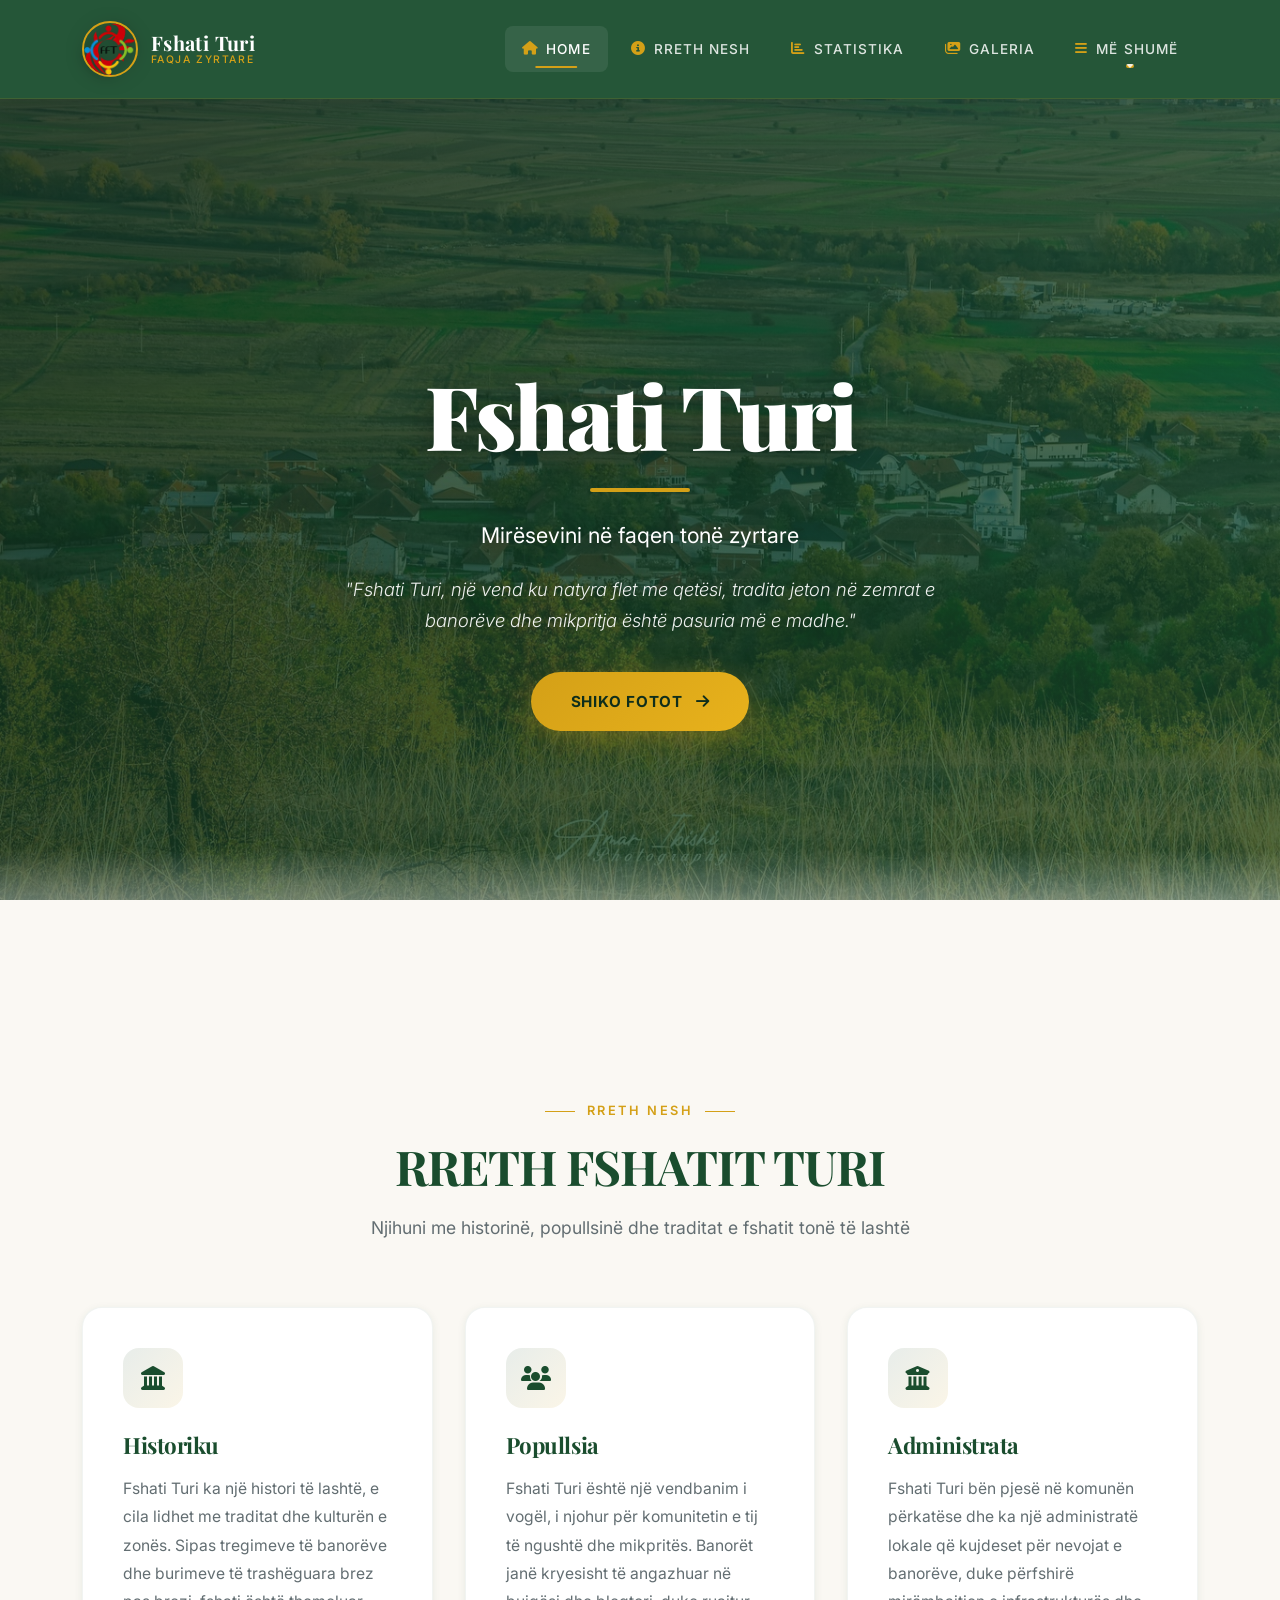
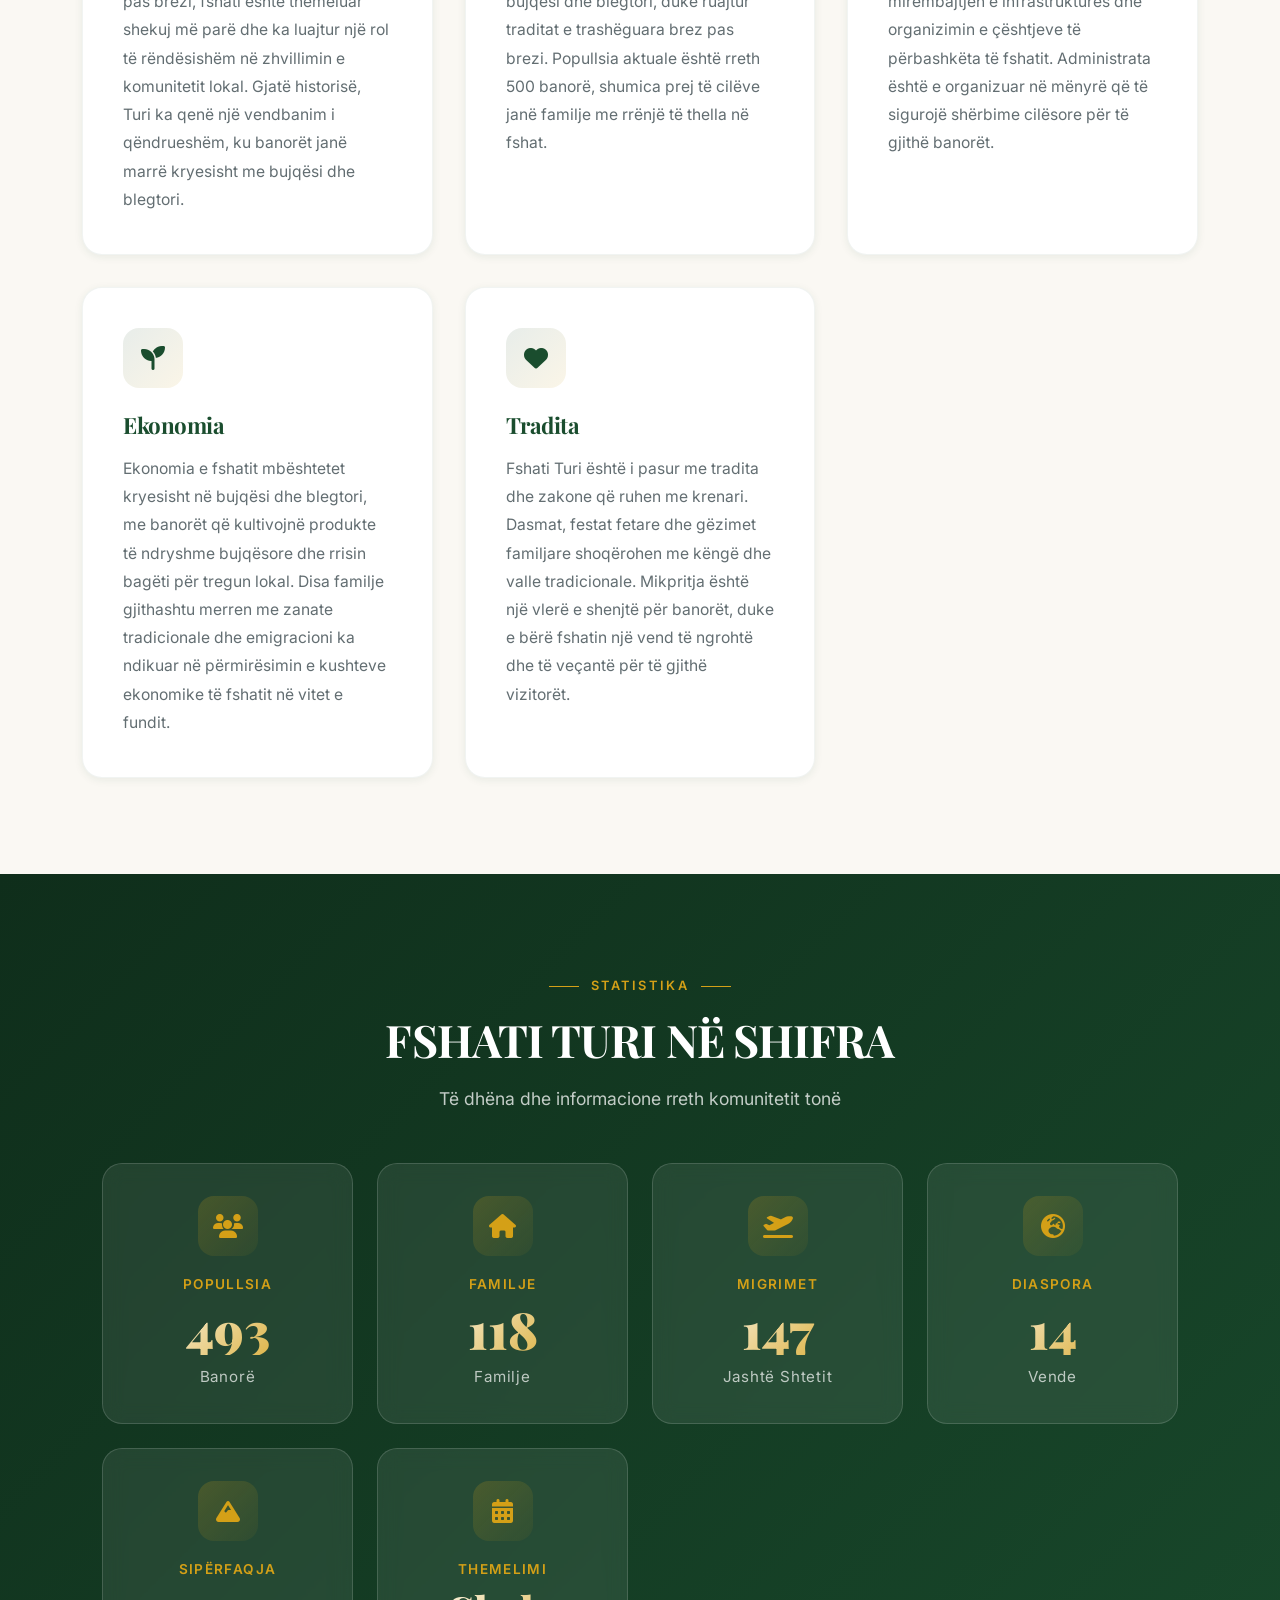
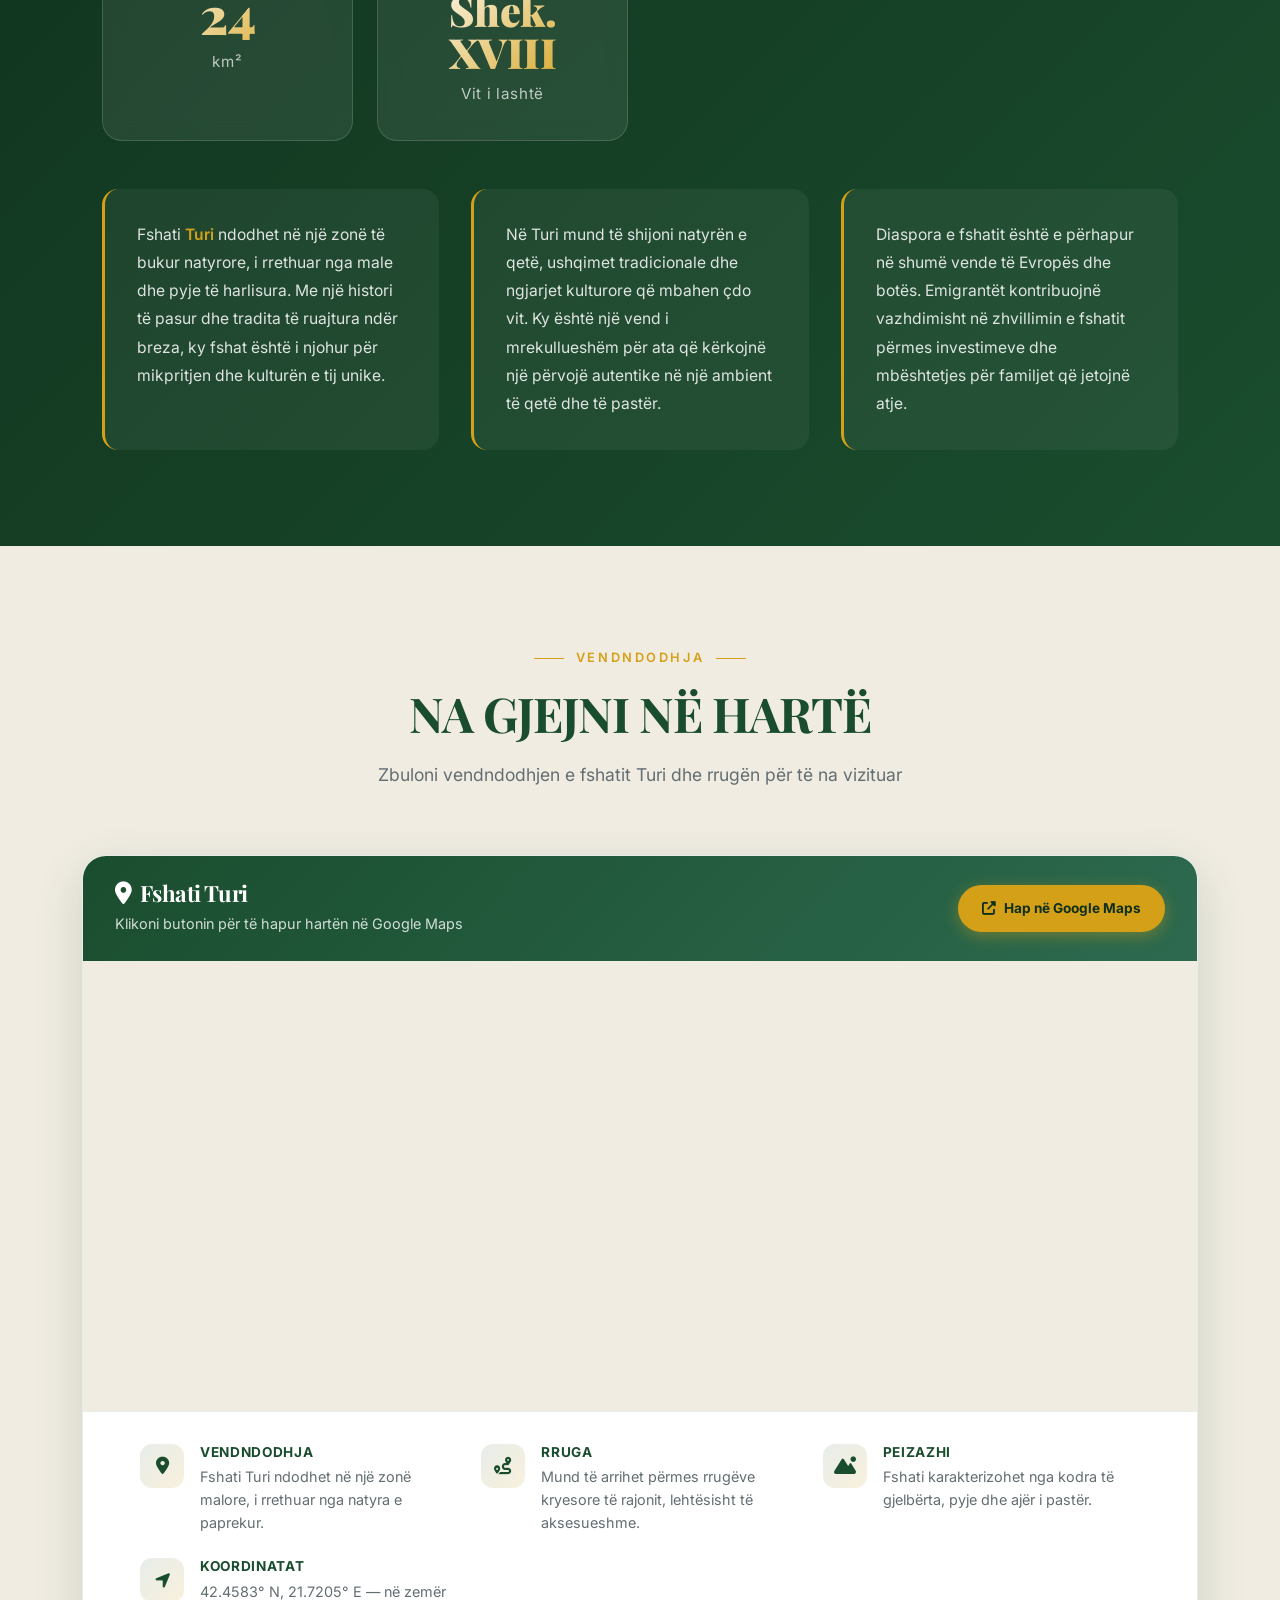
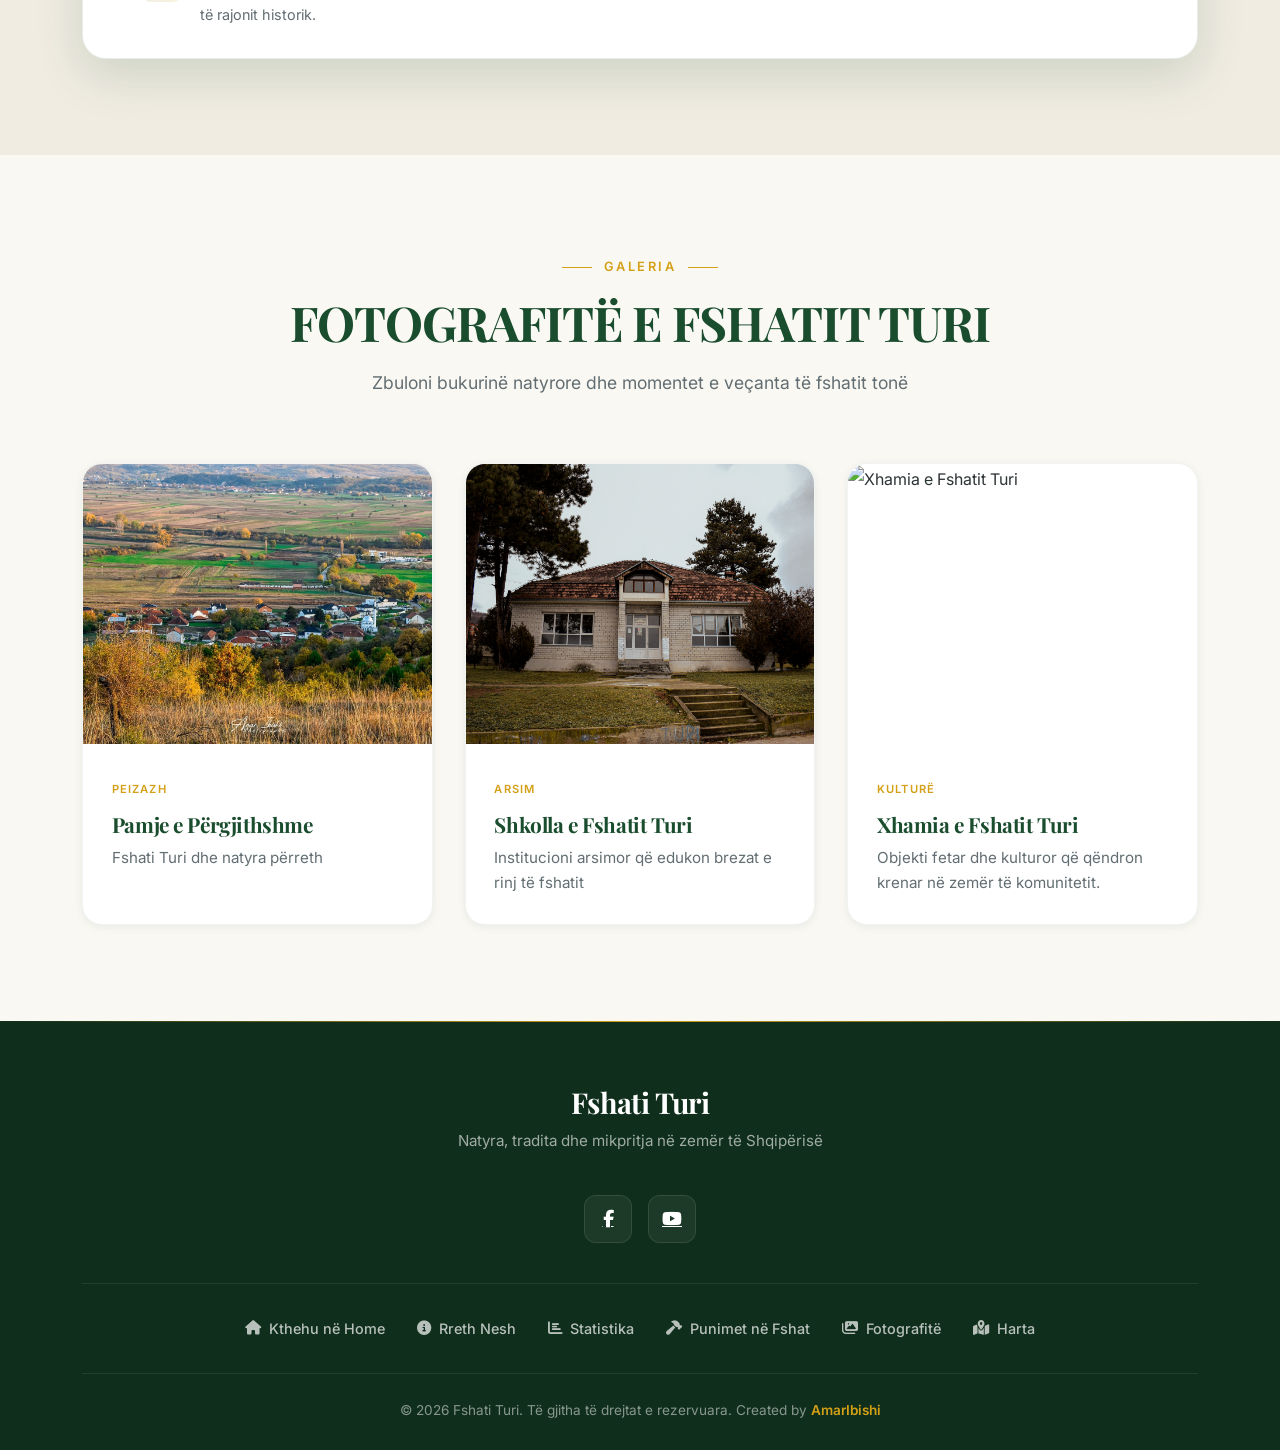
==== index.html @ 2e2e4b03 "Initial clean commit - FshatiTuri" ====
<!DOCTYPE html>
<html lang="sq">
<head>
    <meta charset="UTF-8">
    <meta name="viewport" content="width=device-width, initial-scale=1.0">
    <meta name="description" content="Faqja zyrtare e Fshatit Turi — histori, tradita, statistika, galeria e fotografive dhe vendndodhja.">
    <title>Fshati Turi - Faqja Zyrtare</title>
    <link rel="shortcut icon" href="assets/img/logo/logo.jpeg" type="image/x-icon">
    <link href="https://cdn.jsdelivr.net/npm/bootstrap@5.3.3/dist/css/bootstrap.min.css" rel="stylesheet">
    <link rel="stylesheet" href="https://cdnjs.cloudflare.com/ajax/libs/font-awesome/6.4.0/css/all.min.css">
    <link href="https://fonts.googleapis.com/css2?family=Playfair+Display:wght@400;600;700;900&family=Inter:wght@300;400;500;600;700&display=swap" rel="stylesheet">
    <link rel="stylesheet" href="index.css">
</head>
<body>
    <!-- Navbar -->
    <nav class="navbar navbar-expand-lg navbar-dark sticky-top" id="mainNav">
        <div class="container">
            <a class="navbar-brand" href="index.html">
                <img src="assets/img/logo/images-removebg-preview.png" alt="Logo e Fshatit Turi">
                <div class="brand-text">
                    <span class="brand-title">Fshati Turi</span>
                    <span class="brand-subtitle">Faqja Zyrtare</span>
                </div>
            </a>
            <button class="navbar-toggler" type="button" data-bs-toggle="collapse" data-bs-target="#navbarSupportedContent" aria-controls="navbarSupportedContent" aria-expanded="false" aria-label="Toggle navigation">
                <span class="navbar-toggler-icon"></span>
            </button>
            <div class="collapse navbar-collapse" id="navbarSupportedContent">
                <ul class="navbar-nav ms-auto mb-2 mb-lg-0">
                    <li class="nav-item">
                        <a class="nav-link active" href="index.html"><i class="fas fa-home"></i> Home</a>
                    </li>
                    <li class="nav-item">
                        <a class="nav-link" href="#about"><i class="fas fa-info-circle"></i> Rreth Nesh</a>
                    </li>
                    <li class="nav-item">
                        <a class="nav-link" href="#stats"><i class="fas fa-chart-bar"></i> Statistika</a>
                    </li>
                    <li class="nav-item">
                        <a class="nav-link" href="#gallery"><i class="fas fa-images"></i> Galeria</a>
                    </li>
                    <li class="nav-item dropdown">
                        <a class="nav-link dropdown-toggle" href="#" role="button" data-bs-toggle="dropdown" aria-expanded="false">
                            <i class="fas fa-bars"></i> Më Shumë
                        </a>
                        <ul class="dropdown-menu dropdown-menu-end">
                            <li>
                                <a class="dropdown-item" href="punimet.html"><i class="fas fa-hammer"></i> Punimet në Fshat</a>
                            </li>
                            <li>
                                <a class="dropdown-item" href="fotografit.html"><i class="fas fa-camera"></i> Fotografitë</a>
                            </li>
                        </ul>
                    </li>
                </ul>
            </div>
        </div>
    </nav>

    <!-- Hero Section -->
    <section id="home">
        <h1>Fshati Turi</h1>
        <p>Mirësevini në faqen tonë zyrtare</p>
        <p>"Fshati Turi, një vend ku natyra flet me qetësi, tradita jeton në zemrat e banorëve dhe mikpritja është pasuria më e madhe."</p>
        <a href="fotografit.html" class="btn-hero">Shiko Fotot <i class="fas fa-arrow-right ms-2"></i></a>
    </section>

    <!-- About Section -->
    <section class="about-section" id="about">
        <div class="container">
            <div class="section-header reveal">
                <span class="section-label">Rreth Nesh</span>
                <h2 class="section-title">RRETH FSHATIT TURI</h2>
                <p class="section-subtitle">Njihuni me historinë, popullsinë dhe traditat e fshatit tonë të lashtë</p>
            </div>

            <div class="about-grid">
                <div class="about-card reveal">
                    <div class="about-card-icon"><i class="fas fa-landmark"></i></div>
                    <h3>Historiku</h3>
                    <p>Fshati Turi ka një histori të lashtë, e cila lidhet me traditat dhe kulturën e zonës. Sipas tregimeve të banorëve dhe burimeve të trashëguara brez pas brezi, fshati është themeluar shekuj më parë dhe ka luajtur një rol të rëndësishëm në zhvillimin e komunitetit lokal. Gjatë historisë, Turi ka qenë një vendbanim i qëndrueshëm, ku banorët janë marrë kryesisht me bujqësi dhe blegtori.</p>
                </div>

                <div class="about-card reveal">
                    <div class="about-card-icon"><i class="fas fa-users"></i></div>
                    <h3>Popullsia</h3>
                    <p>Fshati Turi është një vendbanim i vogël, i njohur për komunitetin e tij të ngushtë dhe mikpritës. Banorët janë kryesisht të angazhuar në bujqësi dhe blegtori, duke ruajtur traditat e trashëguara brez pas brezi. Popullsia aktuale është rreth 500 banorë, shumica prej të cilëve janë familje me rrënjë të thella në fshat.</p>
                </div>

                <div class="about-card reveal">
                    <div class="about-card-icon"><i class="fas fa-building-columns"></i></div>
                    <h3>Administrata</h3>
                    <p>Fshati Turi bën pjesë në komunën përkatëse dhe ka një administratë lokale që kujdeset për nevojat e banorëve, duke përfshirë mirëmbajtjen e infrastrukturës dhe organizimin e çështjeve të përbashkëta të fshatit. Administrata është e organizuar në mënyrë që të sigurojë shërbime cilësore për të gjithë banorët.</p>
                </div>

                <div class="about-card reveal">
                    <div class="about-card-icon"><i class="fas fa-seedling"></i></div>
                    <h3>Ekonomia</h3>
                    <p>Ekonomia e fshatit mbështetet kryesisht në bujqësi dhe blegtori, me banorët që kultivojnë produkte të ndryshme bujqësore dhe rrisin bagëti për tregun lokal. Disa familje gjithashtu merren me zanate tradicionale dhe emigracioni ka ndikuar në përmirësimin e kushteve ekonomike të fshatit në vitet e fundit.</p>
                </div>

                <div class="about-card reveal">
                    <div class="about-card-icon"><i class="fas fa-heart"></i></div>
                    <h3>Tradita</h3>
                    <p>Fshati Turi është i pasur me tradita dhe zakone që ruhen me krenari. Dasmat, festat fetare dhe gëzimet familjare shoqërohen me këngë dhe valle tradicionale. Mikpritja është një vlerë e shenjtë për banorët, duke e bërë fshatin një vend të ngrohtë dhe të veçantë për të gjithë vizitorët.</p>
                </div>
            </div>
        </div>
    </section>

    <!-- Statistics Section -->
    <section class="stats-section" id="stats">
        <div class="container stats-container">
            <div class="reveal">
                <span class="section-label">Statistika</span>
                <h2>FSHATI TURI NË SHIFRA</h2>
                <p class="section-subtitle">Të dhëna dhe informacione rreth komunitetit tonë</p>
            </div>

            <!-- Stats Grid -->
            <div class="stats-grid">
                <div class="stat-card reveal">
                    <div class="stat-icon"><i class="fas fa-users"></i></div>
                    <div class="stat-label">Popullsia</div>
                    <div class="stat-number" data-target="500">0</div>
                    <div class="stat-suffix">Banorë</div>
                </div>

                <div class="stat-card reveal">
                    <div class="stat-icon"><i class="fas fa-home"></i></div>
                    <div class="stat-label">Familje</div>
                    <div class="stat-number" data-target="120">0</div>
                    <div class="stat-suffix">Familje</div>
                </div>

                <div class="stat-card reveal">
                    <div class="stat-icon"><i class="fas fa-plane-departure"></i></div>
                    <div class="stat-label">Migrimet</div>
                    <div class="stat-number" data-target="150">0</div>
                    <div class="stat-suffix">Jashtë Shtetit</div>
                </div>

                <div class="stat-card reveal">
                    <div class="stat-icon"><i class="fas fa-globe-europe"></i></div>
                    <div class="stat-label">Diaspora</div>
                    <div class="stat-number" data-target="15">0</div>
                    <div class="stat-suffix">Vende</div>
                </div>

                <div class="stat-card reveal">
                    <div class="stat-icon"><i class="fas fa-mountain"></i></div>
                    <div class="stat-label">Sipërfaqja</div>
                    <div class="stat-number" data-target="25">0</div>
                    <div class="stat-suffix">km²</div>
                </div>

                <!-- Themelimi: trajtohet si tekst, jo numërator -->
                <div class="stat-card reveal">
                    <div class="stat-icon"><i class="fas fa-calendar-alt"></i></div>
                    <div class="stat-label">Themelimi</div>
                    <div class="stat-number stat-number-text">Shek. XVIII</div>
                    <div class="stat-suffix">Vit i lashtë</div>
                </div>
            </div>

            <div class="stats-info-grid">
                <div class="stats-info reveal">
                    <p>Fshati <strong>Turi</strong> ndodhet në një zonë të bukur natyrore, i rrethuar nga male dhe pyje të harlisura. Me një histori të pasur dhe tradita të ruajtura ndër breza, ky fshat është i njohur për mikpritjen dhe kulturën e tij unike.</p>
                </div>
                <div class="stats-info reveal">
                    <p>Në Turi mund të shijoni natyrën e qetë, ushqimet tradicionale dhe ngjarjet kulturore që mbahen çdo vit. Ky është një vend i mrekullueshëm për ata që kërkojnë një përvojë autentike në një ambient të qetë dhe të pastër.</p>
                </div>
                <div class="stats-info reveal">
                    <p>Diaspora e fshatit është e përhapur në shumë vende të Evropës dhe botës. Emigrantët kontribuojnë vazhdimisht në zhvillimin e fshatit përmes investimeve dhe mbështetjes për familjet që jetojnë atje.</p>
                </div>
            </div>
        </div>
    </section>

    <!-- Map Section -->
    <section class="map-section" id="map">
        <div class="container">
            <div class="section-header reveal">
                <span class="section-label">Vendndodhja</span>
                <h2 class="section-title">NA GJEJNI NË HARTË</h2>
                <p class="section-subtitle">Zbuloni vendndodhjen e fshatit Turi dhe rrugën për të na vizituar</p>
            </div>

            <div class="map-wrapper reveal">
                <div class="map-header">
                    <div class="map-header-info">
                        <h3><i class="fas fa-map-marker-alt"></i> Fshati Turi</h3>
                        <p>Klikoni butonin për të hapur hartën në Google Maps</p>
                    </div>
                    <a href="https://maps.app.goo.gl/LWkzjWryoFSG8Y6v8" target="_blank" rel="noopener noreferrer" class="btn-map">
                        <i class="fas fa-external-link-alt"></i> Hap në Google Maps
                    </a>
                </div>
                <div class="map-frame">
                    <iframe
                        src="https://www.google.com/maps/embed?pb=!1m10!1m8!1m3!1d844.1658875978653!2d21.720496!3d42.458347!3m2!1i1024!2i768!4f13.1!5e1!3m2!1sen!2srs!4v1794964762925!5m2!1sen!2srs"
                        title="Harta e Fshatit Turi"
                        loading="lazy"
                        allowfullscreen
                        referrerpolicy="strict-origin-when-cross-origin"></iframe>
                </div>

                <!-- Përshkrimi i Hartës -->
                <div class="map-description">
                    <div class="map-description-grid">
                        <div class="map-desc-item">
                            <div class="map-desc-icon"><i class="fas fa-location-dot"></i></div>
                            <div class="map-desc-text">
                                <h5>Vendndodhja</h5>
                                <p>Fshati Turi ndodhet në një zonë malore, i rrethuar nga natyra e paprekur.</p>
                            </div>
                        </div>

                        <div class="map-desc-item">
                            <div class="map-desc-icon"><i class="fas fa-route"></i></div>
                            <div class="map-desc-text">
                                <h5>Rruga</h5>
                                <p>Mund të arrihet përmes rrugëve kryesore të rajonit, lehtësisht të aksesueshme.</p>
                            </div>
                        </div>

                        <div class="map-desc-item">
                            <div class="map-desc-icon"><i class="fas fa-mountain-sun"></i></div>
                            <div class="map-desc-text">
                                <h5>Peizazhi</h5>
                                <p>Fshati karakterizohet nga kodra të gjelbërta, pyje dhe ajër i pastër.</p>
                            </div>
                        </div>

                        <div class="map-desc-item">
                            <div class="map-desc-icon"><i class="fas fa-location-arrow"></i></div>
                            <div class="map-desc-text">
                                <h5>Koordinatat</h5>
                                <p>42.4583° N, 21.7205° E — në zemër të rajonit historik.</p>
                            </div>
                        </div>
                    </div>
                </div>
            </div>
        </div>
    </section>

    <!-- Gallery Section -->
    <section class="gallery-section" id="gallery">
        <div class="container">
            <div class="section-header reveal">
                <span class="section-label">Galeria</span>
                <h2 class="section-title">FOTOGRAFITË E FSHATIT TURI</h2>
                <p class="section-subtitle">Zbuloni bukurinë natyrore dhe momentet e veçanta të fshatit tonë</p>
            </div>

            <div class="gallery-grid">
                <div class="gallery-card reveal" role="button" tabindex="0"
                     data-bs-toggle="modal" data-bs-target="#photoModal"
                     data-title="Pamje e Përgjithshme e Fshatit Turi"
                     data-description="Një pamje panoramike e fshatit Turi, ku shtëpitë dhe natyra përreth ndërthuren në harmoni. Ky këndvështrim kap thelbin e jetës fshatare dhe bukurinë e peizazhit.">
                    <div class="gallery-card-image">
                        <img src="assets/img/fotot card/turija.jpg" alt="Pamje e Përgjithshme e Fshatit Turi">
                        <div class="gallery-card-overlay"><i class="fas fa-expand"></i></div>
                    </div>
                    <div class="gallery-card-body">
                        <span class="gallery-card-tag">Peizazh</span>
                        <h4>Pamje e Përgjithshme</h4>
                        <p>Fshati Turi dhe natyra përreth</p>
                    </div>
                </div>

                <div class="gallery-card reveal" role="button" tabindex="0"
                     data-bs-toggle="modal" data-bs-target="#photoModal"
                     data-title="Shkolla e Fshatit Turi"
                     data-description="Shkolla e fshatit Turi, një institucion i rëndësishëm arsimor që ka edukuar breza të tërë banorësh. Një simbol i dijes dhe zhvillimit të komunitetit.">
                    <div class="gallery-card-image">
                        <img src="assets/img/fotot card/DSC_0073.jpg" alt="Shkolla e Fshatit Turi">
                        <div class="gallery-card-overlay"><i class="fas fa-expand"></i></div>
                    </div>
                    <div class="gallery-card-body">
                        <span class="gallery-card-tag">Arsim</span>
                        <h4>Shkolla e Fshatit Turi</h4>
                        <p>Institucioni arsimor që edukon brezat e rinj të fshatit</p>
                    </div>
                </div>

                <div class="gallery-card reveal" role="button" tabindex="0"
                     data-bs-toggle="modal" data-bs-target="#photoModal"
                     data-title="Xhamia e Fshatit Turi"
                     data-description="Xhamia e fshatit Turi, një objekt fetar dhe kulturor që qëndron krenar në zemër të komunitetit. Një vend i rëndësishëm për banorët dhe simbol i traditës fetare të fshatit.">
                    <div class="gallery-card-image">
                        <img src="assets/img/fotot card/DSC_0070.jpg" alt="Xhamia e Fshatit Turi">
                        <div class="gallery-card-overlay"><i class="fas fa-expand"></i></div>
                    </div>
                    <div class="gallery-card-body">
                        <span class="gallery-card-tag">Kulturë</span>
                        <h4>Xhamia e Fshatit Turi</h4>
                        <p>Objekti fetar dhe kulturor që qëndron krenar në zemër të komunitetit.</p>
                    </div>
                </div>
            </div>
        </div>
    </section>

    <!-- Photo Modal -->
    <div class="modal fade" id="photoModal" tabindex="-1" aria-labelledby="photoModalLabel" aria-hidden="true">
        <div class="modal-dialog modal-dialog-centered modal-lg">
            <div class="modal-content">
                <div class="modal-header">
                    <h5 class="modal-title" id="photoModalLabel"></h5>
                    <button type="button" class="btn-close" data-bs-dismiss="modal" aria-label="Mbyll"></button>
                </div>
                <div class="modal-body text-center">
                    <img id="modalImage" src="" class="img-fluid rounded" alt="">
                    <p id="modalDescription" class="mt-3"></p>
                </div>
            </div>
        </div>
    </div>

    <!-- Footer -->
    <footer class="footer">
        <div class="container">
            <div class="footer-brand">
                <h3>Fshati Turi</h3>
                <p>Natyra, tradita dhe mikpritja në zemër të Shqipërisë</p>
            </div>

            <div class="social-links">
                <a href="https://www.facebook.com/fondacionituri" target="_blank" rel="noopener noreferrer" aria-label="Facebook"><i class="fab fa-facebook-f"></i></a>
                <a href="https://youtu.be/gt-Pqfk96WQ?si=R-N_cxXkvDdUCLoo" target="_blank" rel="noopener noreferrer" aria-label="YouTube"><i class="fab fa-youtube"></i></a>
            </div>

            <div class="footer-extra">
                <a href="index.html"><i class="fas fa-home"></i> Kthehu në Home</a>
                <a href="#about"><i class="fas fa-info-circle"></i> Rreth Nesh</a>
                <a href="#stats"><i class="fas fa-chart-bar"></i> Statistika</a>
                <a href="punimet.html"><i class="fas fa-hammer"></i> Punimet në Fshat</a>
                <a href="fotografit.html"><i class="fas fa-images"></i> Fotografitë</a>
                <a href="#map"><i class="fas fa-map-marked-alt"></i> Harta</a>
            </div>

            <div class="footer-copyright">
                <p>&copy; 2026 Fshati Turi. Të gjitha të drejtat e rezervuara.
                    Created by <a href="https://www.instagram.com/amaribishi__?utm_source=ig_web_button_share_sheet&evlk=ZDNlZDc0MzIxNw==" target="_blank" rel="noopener noreferrer">AmarIbishi</a>
                </p>
            </div>
        </div>
    </footer>

    <!-- Back to Top -->
    <button type="button" class="back-to-top" id="backToTop" aria-label="Kthehu lart">
        <i class="fas fa-arrow-up"></i>
    </button>

    <script src="https://cdn.jsdelivr.net/npm/bootstrap@5.3.3/dist/js/bootstrap.bundle.min.js"></script>
    <script>
        document.addEventListener("DOMContentLoaded", function () {

            /* ===== NAVBAR SCROLL ===== */
            const navbar = document.getElementById("mainNav");
            if (navbar) {
                const handleScroll = () => navbar.classList.toggle("scrolled", window.scrollY > 50);
                window.addEventListener("scroll", handleScroll, { passive: true });
                handleScroll();
            }

            /* ===== PHOTO MODAL ===== */
            const photoModalEl = document.getElementById("photoModal");
            if (photoModalEl && typeof bootstrap !== "undefined") {
                photoModalEl.addEventListener("show.bs.modal", function (event) {
                    const trigger = event.relatedTarget;
                    if (!trigger) return;
                    const title = trigger.getAttribute("data-title") || "";
                    const description = trigger.getAttribute("data-description") || "";
                    const imgEl = trigger.querySelector("img");
                    const imgSrc = imgEl ? imgEl.src : "";

                    const modalTitle = photoModalEl.querySelector(".modal-title");
                    const modalDescription = photoModalEl.querySelector("#modalDescription");
                    const modalImage = photoModalEl.querySelector("#modalImage");

                    if (modalTitle) modalTitle.textContent = title;
                    if (modalDescription) modalDescription.textContent = description;
                    if (modalImage) { modalImage.src = imgSrc; modalImage.alt = title; }
                });
            }

            /* ===== ANIMATED COUNTERS ===== */
            const animateCounter = (element, target, duration = 2000) => {
                const startTime = performance.now();
                const step = (now) => {
                    const elapsed = now - startTime;
                    const progress = Math.min(elapsed / duration, 1);
                    const eased = 1 - Math.pow(1 - progress, 3);
                    element.textContent = Math.floor(eased * target);
                    if (progress < 1) requestAnimationFrame(step);
                    else element.textContent = target;
                };
                requestAnimationFrame(step);
            };

            const statNumbers = document.querySelectorAll(".stat-number[data-target]");
            if (statNumbers.length) {
                if ("IntersectionObserver" in window) {
                    const statsObserver = new IntersectionObserver((entries) => {
                        entries.forEach((entry) => {
                            if (entry.isIntersecting) {
                                const el = entry.target;
                                const target = parseInt(el.getAttribute("data-target"), 10);
                                if (!isNaN(target)) animateCounter(el, target);
                                statsObserver.unobserve(el);
                            }
                        });
                    }, { threshold: 0.5 });
                    statNumbers.forEach((el) => statsObserver.observe(el));
                } else {
                    statNumbers.forEach((el) => {
                        const target = parseInt(el.getAttribute("data-target"), 10);
                        if (!isNaN(target)) el.textContent = target;
                    });
                }
            }

            /* ===== REVEAL ANIMATIONS ===== */
            const revealEls = document.querySelectorAll(".reveal");
            if (revealEls.length) {
                if ("IntersectionObserver" in window) {
                    const revealObserver = new IntersectionObserver((entries) => {
                        entries.forEach((entry) => {
                            if (entry.isIntersecting) {
                                entry.target.classList.add("active");
                                revealObserver.unobserve(entry.target);
                            }
                        });
                    }, { threshold: 0.15 });
                    revealEls.forEach((el) => revealObserver.observe(el));
                } else {
                    revealEls.forEach((el) => el.classList.add("active"));
                }
            }

            /* ===== BACK TO TOP ===== */
            const backToTop = document.getElementById("backToTop");
            if (backToTop) {
                window.addEventListener("scroll", () => {
                    backToTop.classList.toggle("visible", window.scrollY > 500);
                }, { passive: true });
                backToTop.addEventListener("click", () => {
                    window.scrollTo({ top: 0, behavior: "smooth" });
                });
            }

            /* ===== SMOOTH SCROLL ===== */
            document.querySelectorAll('a[href^="#"]').forEach((anchor) => {
                anchor.addEventListener("click", function (e) {
                    const href = this.getAttribute("href");
                    if (href && href.length > 1) {
                        const target = document.querySelector(href);
                        if (target) {
                            e.preventDefault();
                            target.scrollIntoView({ behavior: "smooth", block: "start" });
                        }
                    }
                });
            });

            /* ===== AUTO-CLOSE MOBILE MENU ===== */
            const navLinks = document.querySelectorAll(".navbar-nav .nav-link:not(.dropdown-toggle)");
            const navbarCollapse = document.getElementById("navbarSupportedContent");
            if (navbarCollapse && typeof bootstrap !== "undefined") {
                navLinks.forEach((link) => {
                    link.addEventListener("click", () => {
                        if (window.innerWidth < 992 && navbarCollapse.classList.contains("show")) {
                            const bsCollapse = bootstrap.Collapse.getInstance(navbarCollapse);
                            if (bsCollapse) bsCollapse.hide();
                        }
                    });
                });
            }

            /* ===== TASTI ENTER/SPACE PËR KARTAT E GALERISË ===== */
            document.querySelectorAll('.gallery-card[role="button"]').forEach((card) => {
                card.addEventListener("keydown", (e) => {
                    if (e.key === "Enter" || e.key === " ") {
                        e.preventDefault();
                        card.click();
                    }
                });
            });
        });
    </script>
</body>
</html>
---- index.css ----
:root {
    --primary: #1a4d2e;
    --primary-light: #2d6a4f;
    --primary-dark: #0f2e1b;
    --accent: #d4a017;
    --accent-light: #e8b21c;
    --cream: #faf8f3;
    --cream-dark: #f0ece2;
    --text: #2d3436;
    --text-light: #636e72;
    --white: #ffffff;
    --shadow-sm: 0 2px 8px rgba(26, 77, 46, 0.08);
    --shadow-md: 0 8px 24px rgba(26, 77, 46, 0.12);
    --shadow-lg: 0 16px 48px rgba(26, 77, 46, 0.16);
    --transition: all 0.4s cubic-bezier(0.25, 0.46, 0.45, 0.94);
}

* { margin: 0; padding: 0; box-sizing: border-box; }

body {
    font-family: 'Inter', -apple-system, BlinkMacSystemFont, sans-serif;
    color: var(--text);
    line-height: 1.8;
    background-color: var(--cream);
    overflow-x: hidden;
}

h1, h2, h3, h4, h5 {
    font-family: 'Playfair Display', Georgia, serif;
    font-weight: 700;
    letter-spacing: -0.02em;
}

/* ===== NAVBAR ===== */
.navbar {
    background: rgba(26, 77, 46, 0.95) !important;
    backdrop-filter: blur(20px);
    -webkit-backdrop-filter: blur(20px);
    box-shadow: 0 4px 30px rgba(0, 0, 0, 0.12);
    padding: 1rem 0;
    transition: var(--transition);
    border-bottom: 1px solid rgba(212, 160, 23, 0.15);
}

.navbar.scrolled {
    padding: 0.6rem 0;
    background: rgba(15, 46, 27, 0.98) !important;
    box-shadow: 0 4px 20px rgba(0, 0, 0, 0.2);
}

.navbar-brand {
    display: flex;
    align-items: center;
    gap: 0.8rem;
    text-decoration: none;
}

.navbar-brand img {
    height: 56px;
    width: 56px;
    object-fit: cover;
    border-radius: 50%;
    border: 2px solid var(--accent);
    transition: var(--transition);
    filter: drop-shadow(0 2px 8px rgba(0,0,0,0.3));
}

.navbar-brand:hover img {
    transform: scale(1.08) rotate(5deg);
    box-shadow: 0 0 20px rgba(212, 160, 23, 0.5);
}

.brand-text {
    display: flex;
    flex-direction: column;
    line-height: 1.1;
}

.brand-text .brand-title {
    font-family: 'Playfair Display', serif;
    font-size: 1.25rem;
    font-weight: 700;
    color: var(--white);
    letter-spacing: 0.02em;
}

.brand-text .brand-subtitle {
    font-family: 'Inter', sans-serif;
    font-size: 0.65rem;
    font-weight: 500;
    color: var(--accent);
    letter-spacing: 0.15em;
    text-transform: uppercase;
}

.navbar-nav { align-items: center; }

.nav-link {
    color: rgba(255, 255, 255, 0.85) !important;
    font-family: 'Inter', sans-serif;
    font-weight: 500;
    font-size: 0.85rem;
    letter-spacing: 0.08em;
    text-transform: uppercase;
    padding: 0.65rem 1.1rem !important;
    margin: 0 0.15rem;
    border-radius: 8px;
    position: relative;
    transition: var(--transition);
    display: inline-flex;
    align-items: center;
    gap: 0.5rem;
}

.nav-link i {
    font-size: 0.85rem;
    color: var(--accent);
    transition: var(--transition);
}

.nav-link::after {
    content: '';
    position: absolute;
    bottom: 4px;
    left: 50%;
    width: 0;
    height: 2px;
    background: var(--accent);
    transition: var(--transition);
    transform: translateX(-50%);
    border-radius: 2px;
}

.nav-link:hover::after,
.nav-link.active::after { width: 40%; }

.nav-link:hover,
.nav-link.active {
    color: var(--white) !important;
    background: rgba(255, 255, 255, 0.08);
}

.nav-link:hover i { transform: scale(1.2) rotate(-5deg); }

.dropdown-menu {
    border: none;
    border-radius: 12px;
    box-shadow: var(--shadow-lg);
    padding: 0.5rem;
    margin-top: 0.8rem;
    background: var(--white);
    border: 1px solid rgba(26, 77, 46, 0.08);
    min-width: 220px;
}

.dropdown-item {
    color: var(--text);
    padding: 0.75rem 1.2rem;
    border-radius: 8px;
    font-weight: 500;
    font-size: 0.9rem;
    transition: var(--transition);
    display: flex;
    align-items: center;
    gap: 0.6rem;
}

.dropdown-item i {
    color: var(--primary);
    font-size: 0.9rem;
    width: 20px;
}

.dropdown-item:hover {
    background: linear-gradient(135deg, var(--primary), var(--primary-light));
    color: var(--white) !important;
    transform: translateX(4px);
}

.dropdown-item:hover i { color: var(--accent); }

.navbar-toggler {
    border: 2px solid rgba(255,255,255,0.3);
    padding: 0.5rem 0.75rem;
    border-radius: 10px;
    transition: var(--transition);
}

.navbar-toggler:focus { box-shadow: 0 0 0 3px rgba(212, 160, 23, 0.4); }
.navbar-toggler:hover { border-color: var(--accent); }

.nav-cta {
    background: linear-gradient(135deg, var(--accent), var(--accent-light));
    color: var(--primary-dark) !important;
    font-weight: 700;
    padding: 0.65rem 1.4rem !important;
    border-radius: 50px !important;
    margin-left: 0.5rem;
    box-shadow: 0 4px 15px rgba(212, 160, 23, 0.3);
}

.nav-cta::after { display: none; }

.nav-cta:hover {
    background: var(--white) !important;
    color: var(--primary) !important;
    transform: translateY(-2px);
    box-shadow: 0 8px 25px rgba(212, 160, 23, 0.5);
}

.nav-cta i { color: var(--primary-dark) !important; }
.nav-cta:hover i { color: var(--primary) !important; }

/* ===== HERO ===== */
#home {
    position: relative;
    height: 100vh;
    min-height: 600px;
    display: flex;
    flex-direction: column;
    justify-content: center;
    align-items: center;
    text-align: center;
    color: var(--white);
    padding: 0 5%;
    overflow: hidden;
    background: linear-gradient(135deg, rgba(15, 46, 27, 0.85), rgba(26, 77, 46, 0.75)),
                url('assets/img/fotot card/turija.jpg');
    background-size: cover;
    background-position: center;
    background-attachment: fixed;
}

#home::before {
    content: '';
    position: absolute;
    bottom: 0;
    left: 0;
    right: 0;
    height: 150px;
    background: linear-gradient(to top, var(--cream), transparent);
    z-index: 1;
}

#home > * { position: relative; z-index: 2; }

#home h1 {
    font-size: clamp(2.8rem, 7vw, 5.5rem);
    font-weight: 900;
    margin-bottom: 1.5rem;
    text-shadow: 0 4px 30px rgba(0, 0, 0, 0.4);
    letter-spacing: -0.03em;
    line-height: 1.1;
    animation: fadeInUp 1s ease-out;
}

#home h1::after {
    content: '';
    display: block;
    width: 100px;
    height: 4px;
    background: var(--accent);
    margin: 1.5rem auto 0;
    border-radius: 2px;
}

#home p {
    font-size: clamp(1rem, 2vw, 1.35rem);
    max-width: 750px;
    margin-bottom: 1.2rem;
    text-shadow: 0 2px 10px rgba(0, 0, 0, 0.3);
    animation: fadeInUp 1s ease-out 0.2s both;
}

#home p:nth-of-type(2) {
    font-style: italic;
    font-weight: 300;
    font-size: clamp(0.95rem, 1.6vw, 1.15rem);
    color: rgba(255, 255, 255, 0.92);
    max-width: 650px;
    line-height: 1.7;
    animation: fadeInUp 1s ease-out 0.4s both;
}

.btn-hero {
    background: linear-gradient(135deg, var(--accent), var(--accent-light));
    color: var(--primary-dark);
    font-weight: 700;
    font-size: 0.95rem;
    letter-spacing: 0.05em;
    text-transform: uppercase;
    padding: 1rem 2.5rem;
    border-radius: 50px;
    border: none;
    transition: var(--transition);
    box-shadow: 0 8px 30px rgba(212, 160, 23, 0.4);
    margin-top: 1rem;
    animation: fadeInUp 1s ease-out 0.6s both;
    position: relative;
    overflow: hidden;
    text-decoration: none;
    display: inline-block;
}

.btn-hero::before {
    content: '';
    position: absolute;
    top: 0;
    left: -100%;
    width: 100%;
    height: 100%;
    background: linear-gradient(90deg, transparent, rgba(255,255,255,0.3), transparent);
    transition: left 0.6s;
}

.btn-hero:hover::before { left: 100%; }

.btn-hero:hover {
    transform: translateY(-4px);
    box-shadow: 0 14px 40px rgba(212, 160, 23, 0.55);
    color: var(--primary-dark);
}

@keyframes fadeInUp {
    from { opacity: 0; transform: translateY(30px); }
    to { opacity: 1; transform: translateY(0); }
}

/* ===== SECTION COMMON ===== */
section { position: relative; padding: 6rem 0; }

.section-label {
    display: inline-block;
    font-family: 'Inter', sans-serif;
    font-size: 0.8rem;
    font-weight: 600;
    letter-spacing: 0.2em;
    text-transform: uppercase;
    color: var(--accent);
    margin-bottom: 1rem;
}

.section-label::before,
.section-label::after {
    content: '';
    display: inline-block;
    width: 30px;
    height: 1px;
    background: var(--accent);
    vertical-align: middle;
    margin: 0 12px;
}

.section-title {
    font-size: clamp(2rem, 4vw, 3rem);
    color: var(--primary);
    font-weight: 700;
    margin-bottom: 1rem;
    line-height: 1.2;
}

.section-subtitle {
    font-size: 1.1rem;
    color: var(--text-light);
    max-width: 650px;
    margin: 0 auto;
    font-weight: 400;
}

.section-header {
    text-align: center;
    margin-bottom: 4rem;
}

/* ===== ABOUT ===== */
.about-section { background: var(--cream); }

.about-grid {
    display: grid;
    grid-template-columns: repeat(auto-fit, minmax(340px, 1fr));
    gap: 2rem;
    max-width: 1200px;
    margin: 0 auto;
}

.about-card {
    background: var(--white);
    border-radius: 20px;
    padding: 2.5rem;
    box-shadow: var(--shadow-sm);
    transition: var(--transition);
    border: 1px solid rgba(26, 77, 46, 0.06);
    position: relative;
    overflow: hidden;
}

.about-card::before {
    content: '';
    position: absolute;
    top: 0;
    left: 0;
    width: 4px;
    height: 0;
    background: linear-gradient(to bottom, var(--accent), var(--primary));
    transition: height 0.5s ease;
}

.about-card:hover::before { height: 100%; }

.about-card:hover {
    transform: translateY(-8px);
    box-shadow: var(--shadow-md);
}

.about-card-icon {
    width: 60px;
    height: 60px;
    border-radius: 16px;
    background: linear-gradient(135deg, rgba(26, 77, 46, 0.1), rgba(212, 160, 23, 0.1));
    display: flex;
    align-items: center;
    justify-content: center;
    margin-bottom: 1.5rem;
    font-size: 1.5rem;
    color: var(--primary);
    transition: var(--transition);
}

.about-card:hover .about-card-icon {
    background: linear-gradient(135deg, var(--primary), var(--primary-light));
    color: var(--white);
    transform: scale(1.05) rotate(-5deg);
}

.about-card h3 {
    font-size: 1.4rem;
    color: var(--primary);
    margin-bottom: 1rem;
    font-weight: 700;
}

.about-card p {
    color: var(--text-light);
    font-size: 0.98rem;
    line-height: 1.8;
    margin: 0;
}

/* ===== STATS ===== */
.stats-section {
    background: linear-gradient(135deg, var(--primary-dark), var(--primary));
    color: var(--white);
    position: relative;
    overflow: hidden;
}

.stats-section::before {
    content: '';
    position: absolute;
    top: -50%;
    right: -10%;
    width: 600px;
    height: 600px;
    border-radius: 50%;
    background: radial-gradient(circle, rgba(212, 160, 23, 0.15), transparent 70%);
    pointer-events: none;
}

.stats-container {
    max-width: 1100px;
    margin: 0 auto;
    text-align: center;
    position: relative;
    z-index: 2;
}

.stats-container .section-label { color: var(--accent); }

.stats-container .section-label::before,
.stats-container .section-label::after { background: var(--accent); }

.stats-container h2 {
    font-size: clamp(2rem, 4vw, 2.8rem);
    color: var(--white);
    margin-bottom: 1rem;
}

.stats-container .section-subtitle { color: rgba(255, 255, 255, 0.75); }

/* Stats Cards Grid */
.stats-grid {
    display: grid;
    grid-template-columns: repeat(auto-fit, minmax(220px, 1fr));
    gap: 1.5rem;
    margin: 3rem auto;
    max-width: 1100px;
}

.stat-card {
    background: rgba(255, 255, 255, 0.08);
    backdrop-filter: blur(10px);
    border: 1px solid rgba(255, 255, 255, 0.15);
    border-radius: 20px;
    padding: 2rem 1.5rem;
    text-align: center;
    transition: var(--transition);
    position: relative;
    overflow: hidden;
}

.stat-card::before {
    content: '';
    position: absolute;
    top: 0;
    left: 0;
    right: 0;
    height: 3px;
    background: linear-gradient(90deg, var(--accent), var(--accent-light));
    transform: scaleX(0);
    transform-origin: left;
    transition: transform 0.5s ease;
}

.stat-card:hover::before { transform: scaleX(1); }

.stat-card:hover {
    background: rgba(255, 255, 255, 0.12);
    transform: translateY(-8px);
    box-shadow: 0 20px 50px rgba(0, 0, 0, 0.3);
}

.stat-icon {
    width: 60px;
    height: 60px;
    border-radius: 16px;
    background: linear-gradient(135deg, rgba(212, 160, 23, 0.2), rgba(212, 160, 23, 0.05));
    display: flex;
    align-items: center;
    justify-content: center;
    margin: 0 auto 1rem;
    font-size: 1.5rem;
    color: var(--accent);
    transition: var(--transition);
}

.stat-card:hover .stat-icon {
    background: linear-gradient(135deg, var(--accent), var(--accent-light));
    color: var(--primary-dark);
    transform: scale(1.1) rotate(-5deg);
}

.stat-number {
    font-family: 'Playfair Display', serif;
    font-size: clamp(2.2rem, 5vw, 3.2rem);
    font-weight: 900;
    line-height: 1;
    margin: 0.5rem 0;
    background: linear-gradient(135deg, var(--white), var(--accent));
    -webkit-background-clip: text;
    -webkit-text-fill-color: transparent;
    background-clip: text;
}

.stat-label {
    font-size: 0.85rem;
    letter-spacing: 0.1em;
    text-transform: uppercase;
    color: var(--accent);
    font-weight: 600;
    margin-bottom: 0.5rem;
}

.stat-suffix {
    font-size: 0.95rem;
    color: rgba(255, 255, 255, 0.7);
    letter-spacing: 0.05em;
}

.stats-info-grid {
    display: grid;
    grid-template-columns: repeat(auto-fit, minmax(280px, 1fr));
    gap: 2rem;
    margin-top: 3rem;
    text-align: left;
}

.stats-info {
    background: rgba(255, 255, 255, 0.05);
    border-radius: 16px;
    padding: 2rem;
    border-left: 3px solid var(--accent);
    transition: var(--transition);
}

.stats-info:hover {
    background: rgba(255, 255, 255, 0.1);
    transform: translateX(5px);
}

.stats-info p {
    color: rgba(255, 255, 255, 0.85);
    font-size: 0.98rem;
    line-height: 1.8;
    margin: 0;
}

.stats-info strong { color: var(--accent); font-weight: 600; }

/* ===== MAP ===== */
.map-section { background: var(--cream-dark); }

.map-wrapper {
    max-width: 1200px;
    margin: 0 auto;
    border-radius: 24px;
    overflow: hidden;
    box-shadow: var(--shadow-lg);
    border: 1px solid rgba(26, 77, 46, 0.1);
    position: relative;
    background: var(--white);
}

.map-header {
    display: flex;
    justify-content: space-between;
    align-items: center;
    padding: 1.5rem 2rem;
    background: linear-gradient(135deg, var(--primary), var(--primary-light));
    color: var(--white);
    flex-wrap: wrap;
    gap: 1rem;
}

.map-header-info h3 {
    font-size: 1.4rem;
    color: var(--white);
    margin-bottom: 0.3rem;
    display: flex;
    align-items: center;
    gap: 0.5rem;
}

.map-header-info p {
    font-size: 0.9rem;
    color: rgba(255, 255, 255, 0.8);
    margin: 0;
}

.btn-map {
    background: var(--accent);
    color: var(--primary-dark);
    font-weight: 700;
    font-size: 0.85rem;
    padding: 0.7rem 1.5rem;
    border-radius: 50px;
    text-decoration: none;
    display: inline-flex;
    align-items: center;
    gap: 0.5rem;
    transition: var(--transition);
    box-shadow: 0 4px 15px rgba(212, 160, 23, 0.4);
}

.btn-map:hover {
    background: var(--white);
    color: var(--primary);
    transform: translateY(-2px);
    box-shadow: 0 8px 25px rgba(212, 160, 23, 0.5);
}

.map-frame {
    position: relative;
    width: 100%;
    height: 450px;
    background: var(--cream-dark);
}

.map-frame iframe {
    width: 100%;
    height: 100%;
    border: 0;
    display: block;
}

/* Map Description */
.map-description {
    padding: 2rem;
    background: var(--white);
    border-top: 1px solid rgba(26, 77, 46, 0.1);
}

.map-description-grid {
    display: grid;
    grid-template-columns: repeat(auto-fit, minmax(250px, 1fr));
    gap: 1.5rem;
    max-width: 1000px;
    margin: 0 auto;
}

.map-desc-item {
    display: flex;
    align-items: flex-start;
    gap: 1rem;
}

.map-desc-icon {
    width: 44px;
    height: 44px;
    min-width: 44px;
    border-radius: 12px;
    background: linear-gradient(135deg, rgba(26, 77, 46, 0.1), rgba(212, 160, 23, 0.15));
    display: flex;
    align-items: center;
    justify-content: center;
    color: var(--primary);
    font-size: 1.1rem;
}

.map-desc-text h5 {
    font-family: 'Inter', sans-serif;
    font-size: 0.85rem;
    font-weight: 700;
    color: var(--primary);
    text-transform: uppercase;
    letter-spacing: 0.05em;
    margin-bottom: 0.3rem;
}

.map-desc-text p {
    font-size: 0.9rem;
    color: var(--text-light);
    margin: 0;
    line-height: 1.6;
}

/* ===== GALLERY ===== */
.gallery-section { background: var(--cream); }

.gallery-grid {
    display: grid;
    grid-template-columns: repeat(auto-fit, minmax(320px, 1fr));
    gap: 2rem;
    max-width: 1200px;
    margin: 0 auto;
}

.gallery-card {
    background: var(--white);
    border-radius: 20px;
    overflow: hidden;
    box-shadow: var(--shadow-sm);
    transition: var(--transition);
    cursor: pointer;
    border: 1px solid rgba(26, 77, 46, 0.06);
    position: relative;
}

.gallery-card:hover {
    transform: translateY(-10px);
    box-shadow: var(--shadow-lg);
}

.gallery-card-image {
    position: relative;
    height: 280px;
    overflow: hidden;
}

.gallery-card-image img {
    width: 100%;
    height: 100%;
    object-fit: cover;
    transition: transform 0.7s cubic-bezier(0.25, 0.46, 0.45, 0.94);
}

.gallery-card:hover .gallery-card-image img { transform: scale(1.1); }

.gallery-card-overlay {
    position: absolute;
    inset: 0;
    background: linear-gradient(to top, rgba(15, 46, 27, 0.8), transparent 60%);
    opacity: 0;
    transition: var(--transition);
    display: flex;
    align-items: flex-end;
    padding: 1.5rem;
}

.gallery-card:hover .gallery-card-overlay { opacity: 1; }

.gallery-card-overlay i {
    color: var(--white);
    font-size: 1.5rem;
    transform: translateY(10px);
    transition: var(--transition);
}

.gallery-card:hover .gallery-card-overlay i { transform: translateY(0); }

.gallery-card-body { padding: 1.8rem; }

.gallery-card-tag {
    display: inline-block;
    font-size: 0.7rem;
    font-weight: 600;
    letter-spacing: 0.1em;
    text-transform: uppercase;
    color: var(--accent);
    margin-bottom: 0.8rem;
}

.gallery-card-body h4 {
    font-size: 1.3rem;
    color: var(--primary);
    margin-bottom: 0.6rem;
    font-weight: 700;
}

.gallery-card-body p {
    color: var(--text-light);
    font-size: 0.95rem;
    margin: 0;
    line-height: 1.6;
}

/* ===== MODAL ===== */
.modal-content {
    border: none;
    border-radius: 20px;
    overflow: hidden;
    box-shadow: var(--shadow-lg);
}

.modal-header {
    background: linear-gradient(135deg, var(--primary), var(--primary-light));
    color: var(--white);
    border-bottom: none;
    padding: 1.5rem 2rem;
}

.modal-title {
    font-family: 'Playfair Display', serif;
    font-weight: 700;
    font-size: 1.4rem;
}

.modal-body { padding: 2rem; }

.modal-body img {
    border-radius: 12px;
    box-shadow: var(--shadow-md);
    max-height: 70vh;
    object-fit: contain;
}

.modal-body p {
    color: var(--text-light);
    font-size: 1.05rem;
    line-height: 1.8;
    margin-top: 1.5rem;
}

.btn-close {
    filter: invert(1);
    opacity: 0.8;
    transition: var(--transition);
}

.btn-close:hover {
    opacity: 1;
    transform: rotate(90deg);
}

/* ===== FOOTER ===== */
.footer {
    background: var(--primary-dark);
    color: var(--white);
    padding: 4rem 0 1.5rem;
    position: relative;
    overflow: hidden;
}

.footer::before {
    content: '';
    position: absolute;
    top: 0;
    left: 0;
    right: 0;
    height: 1px;
    background: linear-gradient(90deg, transparent, var(--accent), transparent);
}

.footer-brand {
    text-align: center;
    margin-bottom: 2.5rem;
}

.footer-brand h3 {
    font-size: 1.8rem;
    color: var(--white);
    margin-bottom: 0.5rem;
}

.footer-brand p {
    color: rgba(255, 255, 255, 0.6);
    font-size: 0.95rem;
}

.social-links {
    display: flex;
    justify-content: center;
    gap: 1rem;
    margin-bottom: 2.5rem;
}

.social-links a {
    width: 48px;
    height: 48px;
    border-radius: 12px;
    background: rgba(255, 255, 255, 0.06);
    border: 1px solid rgba(255, 255, 255, 0.1);
    display: flex;
    align-items: center;
    justify-content: center;
    color: var(--white);
    font-size: 1.1rem;
    transition: var(--transition);
}

.social-links a:hover {
    background: var(--accent);
    color: var(--primary-dark);
    transform: translateY(-4px) scale(1.05);
    box-shadow: 0 8px 20px rgba(212, 160, 23, 0.4);
}

.footer-extra {
    display: flex;
    justify-content: center;
    flex-wrap: wrap;
    gap: 0.5rem 2rem;
    padding-top: 2rem;
    border-top: 1px solid rgba(255, 255, 255, 0.08);
}

.footer-extra a {
    color: rgba(255, 255, 255, 0.7);
    text-decoration: none;
    font-size: 0.9rem;
    font-weight: 500;
    transition: var(--transition);
    display: inline-flex;
    align-items: center;
    gap: 0.5rem;
}

.footer-extra a:hover { color: var(--accent); }

.footer-copyright {
    text-align: center;
    margin-top: 2rem;
    padding-top: 1.5rem;
    border-top: 1px solid rgba(255, 255, 255, 0.08);
    color: rgba(255, 255, 255, 0.5);
    font-size: 0.85rem;
}

.footer-copyright a {
    color: var(--accent);
    text-decoration: none;
    font-weight: 600;
    transition: var(--transition);
}

.footer-copyright a:hover {
    color: var(--accent-light);
    text-decoration: underline;
}

/* ===== BACK TO TOP ===== */
.back-to-top {
    position: fixed;
    bottom: 2rem;
    right: 2rem;
    width: 50px;
    height: 50px;
    border-radius: 50%;
    background: linear-gradient(135deg, var(--primary), var(--primary-light));
    color: var(--white);
    border: none;
    display: flex;
    align-items: center;
    justify-content: center;
    font-size: 1.1rem;
    cursor: pointer;
    opacity: 0;
    visibility: hidden;
    transform: translateY(20px);
    transition: var(--transition);
    box-shadow: var(--shadow-md);
    z-index: 1000;
}

.back-to-top.visible {
    opacity: 1;
    visibility: visible;
    transform: translateY(0);
}

.back-to-top:hover {
    background: var(--accent);
    color: var(--primary-dark);
    transform: translateY(-4px);
}

/* ===== REVEAL ===== */
.reveal {
    opacity: 0;
    transform: translateY(40px);
    transition: opacity 0.8s ease, transform 0.8s ease;
}

.reveal.active {
    opacity: 1;
    transform: translateY(0);
}

/* ===== RESPONSIVE ===== */
@media (max-width: 992px) {
    .about-grid { grid-template-columns: repeat(auto-fit, minmax(300px, 1fr)); }
    .gallery-grid { grid-template-columns: repeat(auto-fit, minmax(280px, 1fr)); }
    .brand-text .brand-title { font-size: 1.1rem; }
    .stats-grid { grid-template-columns: repeat(2, 1fr); }
}

@media (max-width: 991px) {
    .navbar-collapse {
        background: rgba(15, 46, 27, 0.98);
        margin-top: 1rem;
        padding: 1rem;
        border-radius: 12px;
        border: 1px solid rgba(212, 160, 23, 0.2);
    }

    .nav-link {
        padding: 0.8rem 1rem !important;
        width: 100%;
    }

    .nav-cta {
        margin: 0.5rem 0 0;
        width: 100%;
        justify-content: center;
        text-align: center;
    }
}

@media (max-width: 768px) {
    section { padding: 4rem 0; }
    .navbar-brand img { height: 46px; width: 46px; }
    #home { background-attachment: scroll; }
    .about-card { padding: 2rem; }
    .stats-info-grid { grid-template-columns: 1fr; }
    .gallery-card-image { height: 240px; }
    .map-frame { height: 350px; }
    .map-header { padding: 1.2rem 1.5rem; }
    .map-header-info h3 { font-size: 1.2rem; }
    .map-description { padding: 1.5rem; }
}

@media (max-width: 576px) {
    section { padding: 3rem 0; }
    .section-header { margin-bottom: 2.5rem; }
    .about-grid, .gallery-grid { grid-template-columns: 1fr; }
    .stats-grid { grid-template-columns: 1fr; }
    .footer-extra { flex-direction: column; align-items: center; gap: 1rem; }
    .back-to-top { bottom: 1.5rem; right: 1.5rem; width: 44px; height: 44px; }
    .brand-text .brand-subtitle { display: none; }
    .map-frame { height: 300px; }
    .map-description-grid { grid-template-columns: 1fr; }
}

/* ===== FIX: overflow & fallbacks ===== */
html { overflow-x: hidden; scroll-behavior: smooth; }
body { overflow-x: clip; }
img { max-width: 100%; height: auto; }

/* Fallback për .stat-number kur -webkit-text-fill-color nuk mbështetet */
.stat-number {
    color: var(--white);
    -webkit-text-fill-color: transparent;
}
@supports not ((-webkit-text-fill-color: transparent) or (background-clip: text)) {
    .stat-number {
        color: var(--white);
        -webkit-text-fill-color: var(--white);
        background: none;
    }
}

/* Stat number si tekst (p.sh. "Shek. XVIII") */
.stat-number-text {
    font-size: clamp(1.8rem, 4vw, 2.6rem) !important;
    letter-spacing: -0.01em;
    background: linear-gradient(135deg, var(--white), var(--accent));
    -webkit-background-clip: text;
    background-clip: text;
    -webkit-text-fill-color: transparent;
}

/* Parandalon scroll horizontal nga hover-i i stats-info */
.stats-info { overflow: hidden; }
.stats-info:hover { transform: translateX(0) translateY(-2px); }

/* Kartat e galerisë të aksesueshme */
.gallery-card[role="button"] { outline-offset: 4px; }
.gallery-card[role="button"]:focus-visible {
    outline: 3px solid var(--accent);
    box-shadow: var(--shadow-lg);
}

/* Dropdown në mobile */
@media (max-width: 991px) {
    .dropdown-menu {
        background: rgba(255,255,255,0.98);
        margin-top: 0.3rem;
    }
}

/* Butonat më të mëdhenj për prekje në mobile */
@media (max-width: 576px) {
    .btn-hero { padding: 0.9rem 2rem; font-size: 0.85rem; }
}
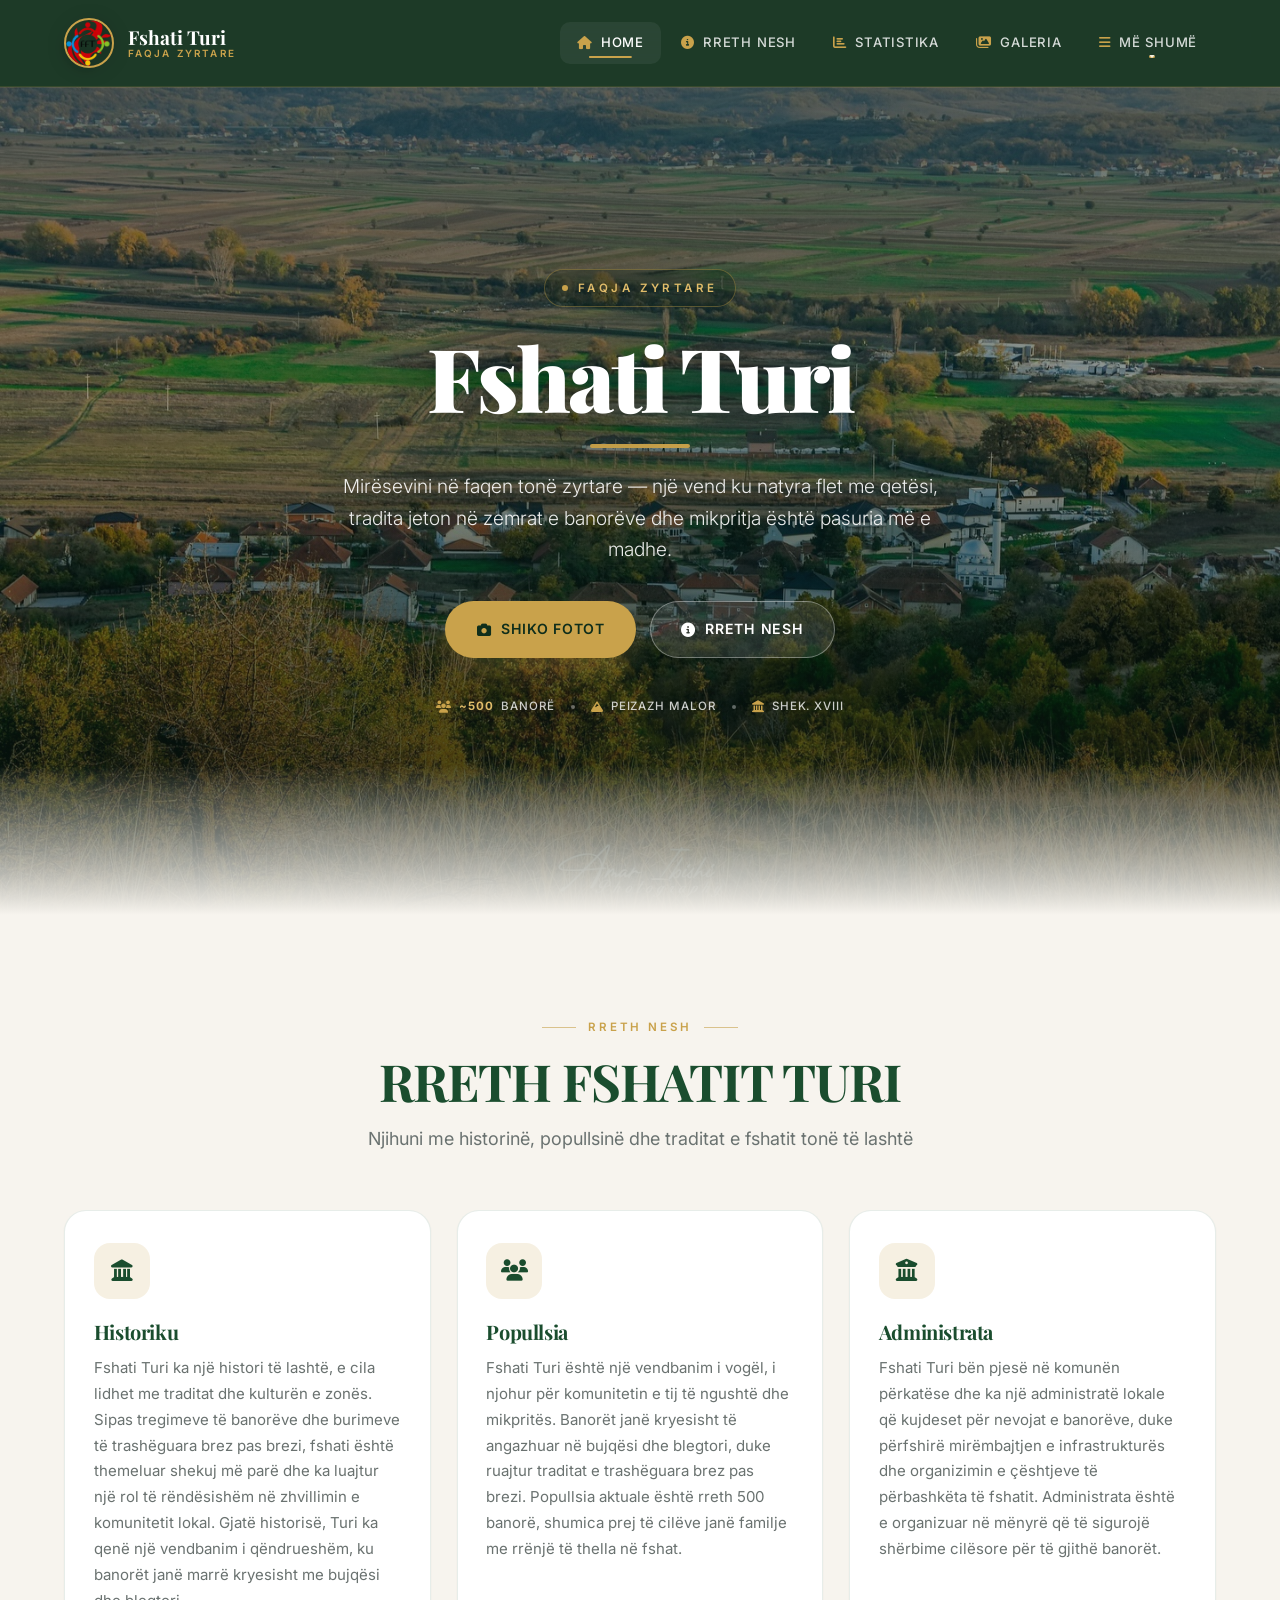
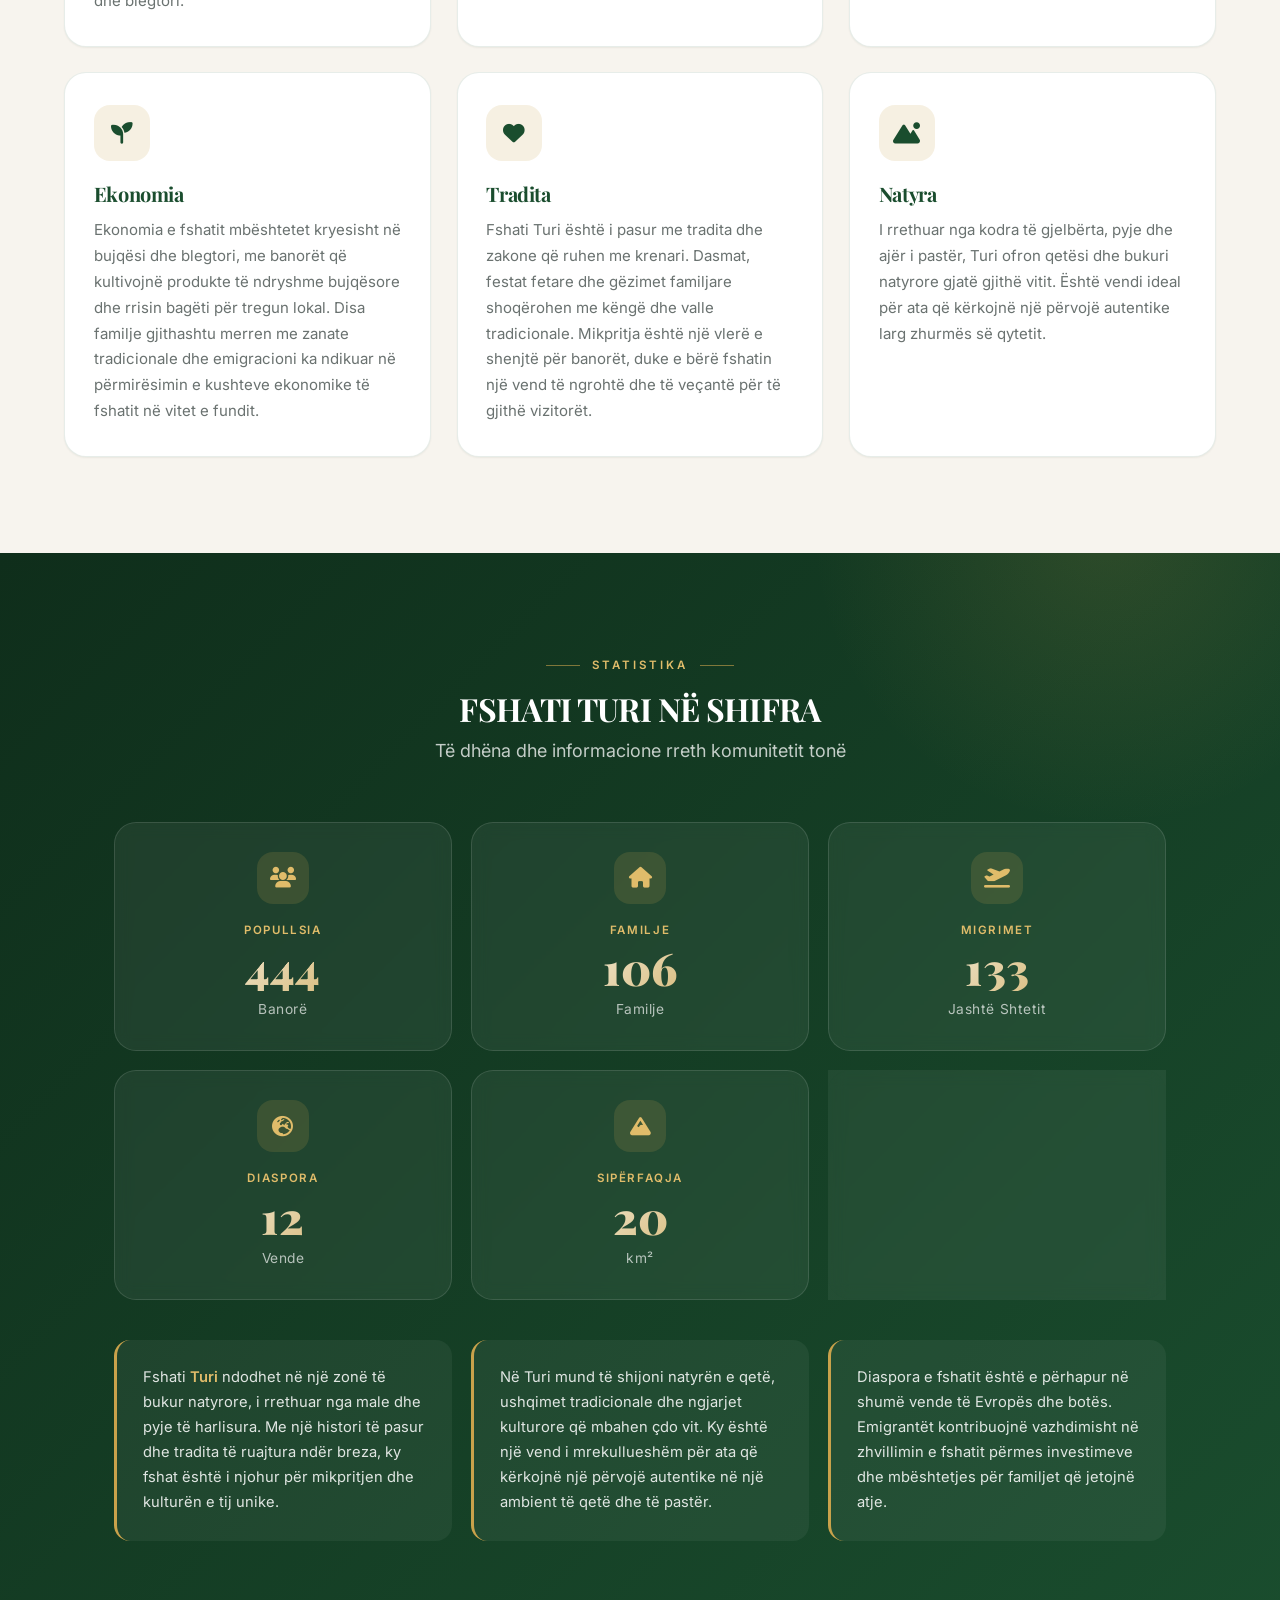
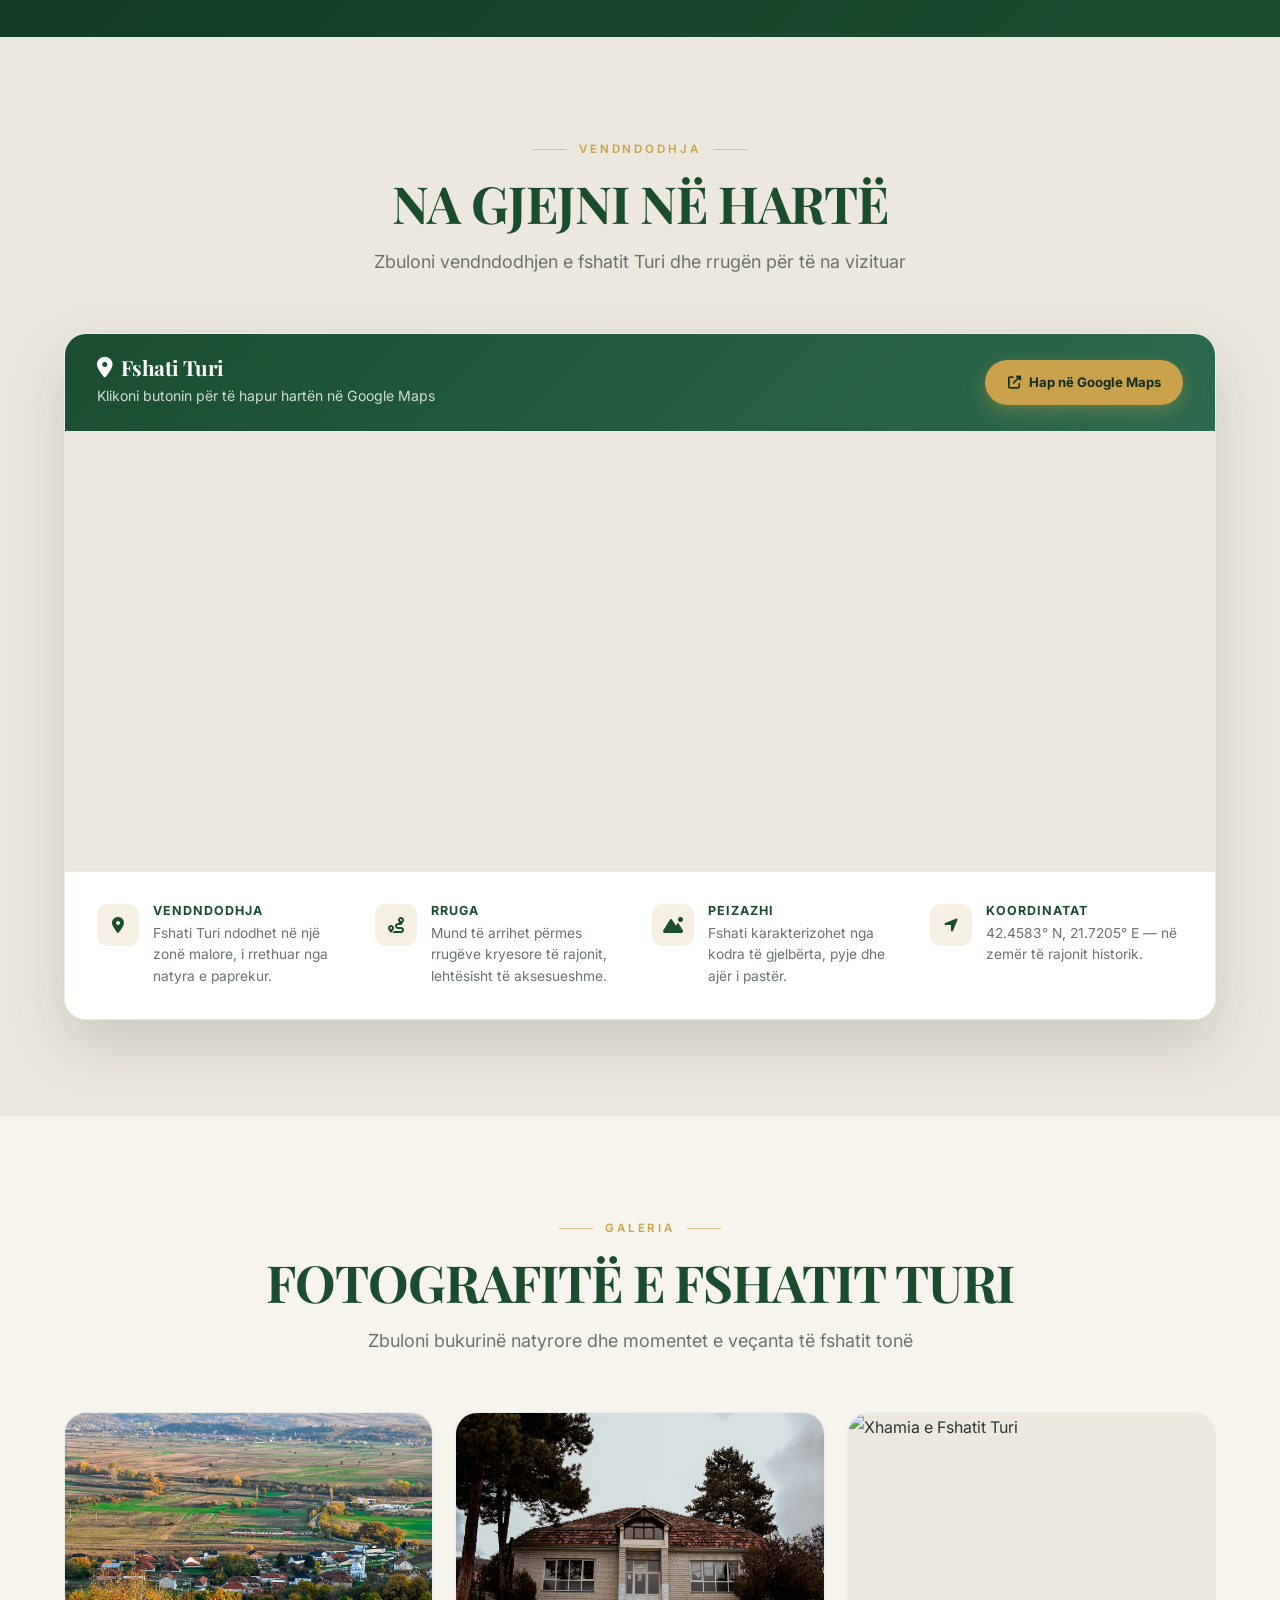
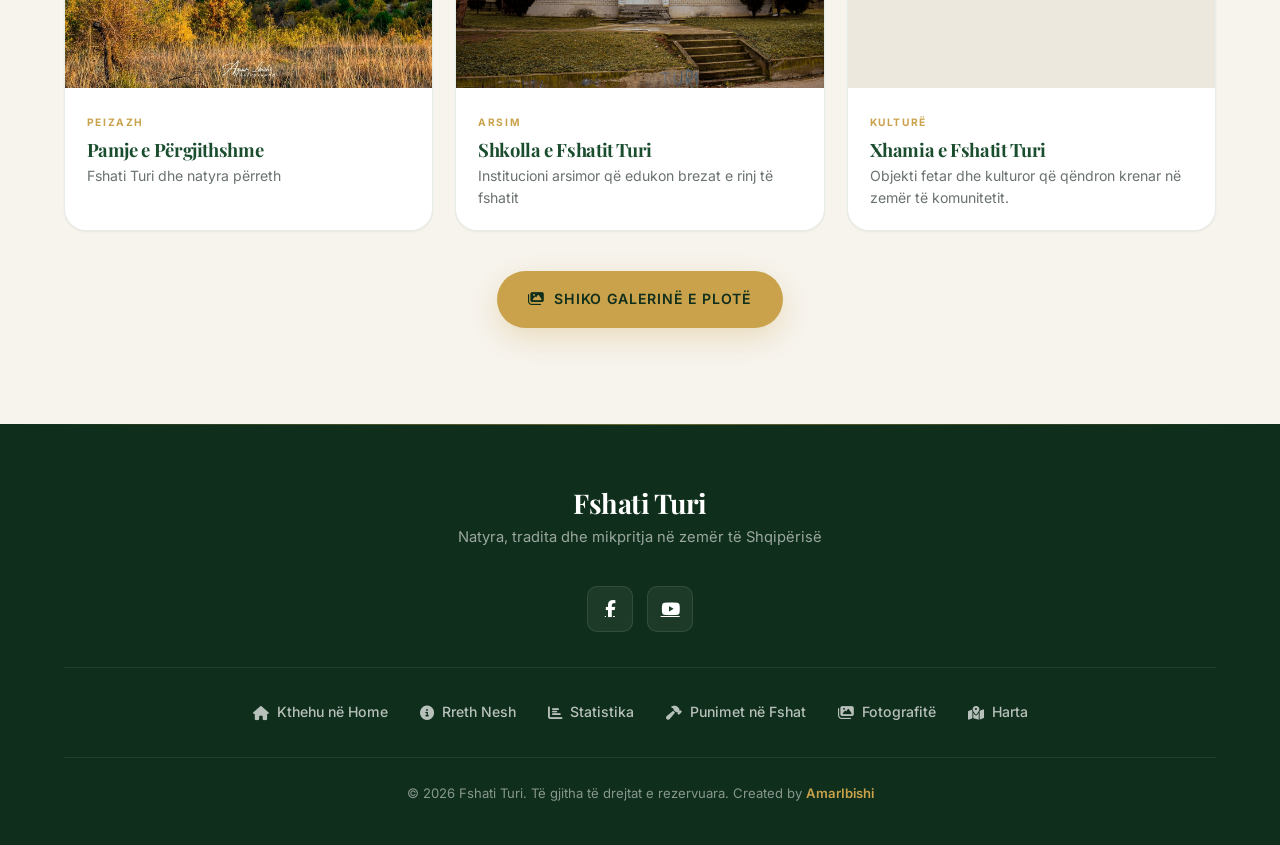
==== commit d5d719f3: "Update website" ====
--- a/index.html
+++ b/index.html
@@ -2,16 +2,22 @@
 <html lang="sq">
 <head>
     <meta charset="UTF-8">
-    <meta name="viewport" content="width=device-width, initial-scale=1.0">
+    <meta name="viewport" content="width=device-width, initial-scale=1.0, viewport-fit=cover">
     <meta name="description" content="Faqja zyrtare e Fshatit Turi — histori, tradita, statistika, galeria e fotografive dhe vendndodhja.">
+    <meta name="theme-color" content="#0b1f14">
     <title>Fshati Turi - Faqja Zyrtare</title>
+
     <link rel="shortcut icon" href="assets/img/logo/logo.jpeg" type="image/x-icon">
+    <link rel="preconnect" href="https://fonts.googleapis.com">
+    <link rel="preconnect" href="https://fonts.gstatic.com" crossorigin>
     <link href="https://cdn.jsdelivr.net/npm/bootstrap@5.3.3/dist/css/bootstrap.min.css" rel="stylesheet">
     <link rel="stylesheet" href="https://cdnjs.cloudflare.com/ajax/libs/font-awesome/6.4.0/css/all.min.css">
     <link href="https://fonts.googleapis.com/css2?family=Playfair+Display:wght@400;600;700;900&family=Inter:wght@300;400;500;600;700&display=swap" rel="stylesheet">
+
     <link rel="stylesheet" href="index.css">
 </head>
 <body>
+
     <!-- Navbar -->
     <nav class="navbar navbar-expand-lg navbar-dark sticky-top" id="mainNav">
         <div class="container">
@@ -28,7 +34,7 @@
             <div class="collapse navbar-collapse" id="navbarSupportedContent">
                 <ul class="navbar-nav ms-auto mb-2 mb-lg-0">
                     <li class="nav-item">
-                        <a class="nav-link active" href="index.html"><i class="fas fa-home"></i> Home</a>
+                        <a class="nav-link active" href="index.html" aria-current="page"><i class="fas fa-home"></i> Home</a>
                     </li>
                     <li class="nav-item">
                         <a class="nav-link" href="#about"><i class="fas fa-info-circle"></i> Rreth Nesh</a>
@@ -58,11 +64,30 @@
     </nav>
 
     <!-- Hero Section -->
-    <section id="home">
-        <h1>Fshati Turi</h1>
-        <p>Mirësevini në faqen tonë zyrtare</p>
-        <p>"Fshati Turi, një vend ku natyra flet me qetësi, tradita jeton në zemrat e banorëve dhe mikpritja është pasuria më e madhe."</p>
-        <a href="fotografit.html" class="btn-hero">Shiko Fotot <i class="fas fa-arrow-right ms-2"></i></a>
+    <section id="home" class="hero">
+        <div class="hero-inner">
+            <span class="hero-eyebrow reveal">Faqja Zyrtare</span>
+            <h1 class="hero-title reveal">Fshati Turi</h1>
+            <p class="hero-subtitle reveal">
+                Mirësevini në faqen tonë zyrtare — një vend ku natyra flet me qetësi,
+                tradita jeton në zemrat e banorëve dhe mikpritja është pasuria më e madhe.
+            </p>
+            <div class="hero-actions reveal">
+                <a href="fotografit.html" class="btn-hero btn-hero-primary">
+                    <i class="fas fa-camera" aria-hidden="true"></i> Shiko Fotot
+                </a>
+                <a href="#about" class="btn-hero btn-hero-ghost">
+                    <i class="fas fa-info-circle" aria-hidden="true"></i> Rreth Nesh
+                </a>
+            </div>
+            <div class="hero-meta reveal">
+                <span><i class="fas fa-users" aria-hidden="true"></i> <strong>~500</strong> banorë</span>
+                <span class="hero-dot" aria-hidden="true"></span>
+                <span><i class="fas fa-mountain" aria-hidden="true"></i> Peizazh malor</span>
+                <span class="hero-dot" aria-hidden="true"></span>
+                <span><i class="fas fa-landmark" aria-hidden="true"></i> Shek. XVIII</span>
+            </div>
+        </div>
     </section>
 
     <!-- About Section -->
@@ -76,33 +101,39 @@
 
             <div class="about-grid">
                 <div class="about-card reveal">
-                    <div class="about-card-icon"><i class="fas fa-landmark"></i></div>
+                    <div class="about-card-icon"><i class="fas fa-landmark" aria-hidden="true"></i></div>
                     <h3>Historiku</h3>
                     <p>Fshati Turi ka një histori të lashtë, e cila lidhet me traditat dhe kulturën e zonës. Sipas tregimeve të banorëve dhe burimeve të trashëguara brez pas brezi, fshati është themeluar shekuj më parë dhe ka luajtur një rol të rëndësishëm në zhvillimin e komunitetit lokal. Gjatë historisë, Turi ka qenë një vendbanim i qëndrueshëm, ku banorët janë marrë kryesisht me bujqësi dhe blegtori.</p>
                 </div>
 
                 <div class="about-card reveal">
-                    <div class="about-card-icon"><i class="fas fa-users"></i></div>
+                    <div class="about-card-icon"><i class="fas fa-users" aria-hidden="true"></i></div>
                     <h3>Popullsia</h3>
                     <p>Fshati Turi është një vendbanim i vogël, i njohur për komunitetin e tij të ngushtë dhe mikpritës. Banorët janë kryesisht të angazhuar në bujqësi dhe blegtori, duke ruajtur traditat e trashëguara brez pas brezi. Popullsia aktuale është rreth 500 banorë, shumica prej të cilëve janë familje me rrënjë të thella në fshat.</p>
                 </div>
 
                 <div class="about-card reveal">
-                    <div class="about-card-icon"><i class="fas fa-building-columns"></i></div>
+                    <div class="about-card-icon"><i class="fas fa-building-columns" aria-hidden="true"></i></div>
                     <h3>Administrata</h3>
                     <p>Fshati Turi bën pjesë në komunën përkatëse dhe ka një administratë lokale që kujdeset për nevojat e banorëve, duke përfshirë mirëmbajtjen e infrastrukturës dhe organizimin e çështjeve të përbashkëta të fshatit. Administrata është e organizuar në mënyrë që të sigurojë shërbime cilësore për të gjithë banorët.</p>
                 </div>
 
                 <div class="about-card reveal">
-                    <div class="about-card-icon"><i class="fas fa-seedling"></i></div>
+                    <div class="about-card-icon"><i class="fas fa-seedling" aria-hidden="true"></i></div>
                     <h3>Ekonomia</h3>
                     <p>Ekonomia e fshatit mbështetet kryesisht në bujqësi dhe blegtori, me banorët që kultivojnë produkte të ndryshme bujqësore dhe rrisin bagëti për tregun lokal. Disa familje gjithashtu merren me zanate tradicionale dhe emigracioni ka ndikuar në përmirësimin e kushteve ekonomike të fshatit në vitet e fundit.</p>
                 </div>
 
                 <div class="about-card reveal">
-                    <div class="about-card-icon"><i class="fas fa-heart"></i></div>
+                    <div class="about-card-icon"><i class="fas fa-heart" aria-hidden="true"></i></div>
                     <h3>Tradita</h3>
                     <p>Fshati Turi është i pasur me tradita dhe zakone që ruhen me krenari. Dasmat, festat fetare dhe gëzimet familjare shoqërohen me këngë dhe valle tradicionale. Mikpritja është një vlerë e shenjtë për banorët, duke e bërë fshatin një vend të ngrohtë dhe të veçantë për të gjithë vizitorët.</p>
+                </div>
+
+                <div class="about-card reveal">
+                    <div class="about-card-icon"><i class="fas fa-mountain-sun" aria-hidden="true"></i></div>
+                    <h3>Natyra</h3>
+                    <p>I rrethuar nga kodra të gjelbërta, pyje dhe ajër i pastër, Turi ofron qetësi dhe bukuri natyrore gjatë gjithë vitit. Është vendi ideal për ata që kërkojnë një përvojë autentike larg zhurmës së qytetit.</p>
                 </div>
             </div>
         </div>
@@ -111,52 +142,50 @@
     <!-- Statistics Section -->
     <section class="stats-section" id="stats">
         <div class="container stats-container">
-            <div class="reveal">
+            <div class="section-header reveal">
                 <span class="section-label">Statistika</span>
                 <h2>FSHATI TURI NË SHIFRA</h2>
                 <p class="section-subtitle">Të dhëna dhe informacione rreth komunitetit tonë</p>
             </div>
 
-            <!-- Stats Grid -->
             <div class="stats-grid">
                 <div class="stat-card reveal">
-                    <div class="stat-icon"><i class="fas fa-users"></i></div>
+                    <div class="stat-icon"><i class="fas fa-users" aria-hidden="true"></i></div>
                     <div class="stat-label">Popullsia</div>
                     <div class="stat-number" data-target="500">0</div>
                     <div class="stat-suffix">Banorë</div>
                 </div>
 
                 <div class="stat-card reveal">
-                    <div class="stat-icon"><i class="fas fa-home"></i></div>
+                    <div class="stat-icon"><i class="fas fa-home" aria-hidden="true"></i></div>
                     <div class="stat-label">Familje</div>
                     <div class="stat-number" data-target="120">0</div>
                     <div class="stat-suffix">Familje</div>
                 </div>
 
                 <div class="stat-card reveal">
-                    <div class="stat-icon"><i class="fas fa-plane-departure"></i></div>
+                    <div class="stat-icon"><i class="fas fa-plane-departure" aria-hidden="true"></i></div>
                     <div class="stat-label">Migrimet</div>
                     <div class="stat-number" data-target="150">0</div>
                     <div class="stat-suffix">Jashtë Shtetit</div>
                 </div>
 
                 <div class="stat-card reveal">
-                    <div class="stat-icon"><i class="fas fa-globe-europe"></i></div>
+                    <div class="stat-icon"><i class="fas fa-globe-europe" aria-hidden="true"></i></div>
                     <div class="stat-label">Diaspora</div>
                     <div class="stat-number" data-target="15">0</div>
                     <div class="stat-suffix">Vende</div>
                 </div>
 
                 <div class="stat-card reveal">
-                    <div class="stat-icon"><i class="fas fa-mountain"></i></div>
+                    <div class="stat-icon"><i class="fas fa-mountain" aria-hidden="true"></i></div>
                     <div class="stat-label">Sipërfaqja</div>
                     <div class="stat-number" data-target="25">0</div>
                     <div class="stat-suffix">km²</div>
                 </div>
 
-                <!-- Themelimi: trajtohet si tekst, jo numërator -->
                 <div class="stat-card reveal">
-                    <div class="stat-icon"><i class="fas fa-calendar-alt"></i></div>
+                    <div class="stat-icon"><i class="fas fa-calendar-alt" aria-hidden="true"></i></div>
                     <div class="stat-label">Themelimi</div>
                     <div class="stat-number stat-number-text">Shek. XVIII</div>
                     <div class="stat-suffix">Vit i lashtë</div>
@@ -189,11 +218,11 @@
             <div class="map-wrapper reveal">
                 <div class="map-header">
                     <div class="map-header-info">
-                        <h3><i class="fas fa-map-marker-alt"></i> Fshati Turi</h3>
+                        <h3><i class="fas fa-map-marker-alt" aria-hidden="true"></i> Fshati Turi</h3>
                         <p>Klikoni butonin për të hapur hartën në Google Maps</p>
                     </div>
                     <a href="https://maps.app.goo.gl/LWkzjWryoFSG8Y6v8" target="_blank" rel="noopener noreferrer" class="btn-map">
-                        <i class="fas fa-external-link-alt"></i> Hap në Google Maps
+                        <i class="fas fa-external-link-alt" aria-hidden="true"></i> Hap në Google Maps
                     </a>
                 </div>
                 <div class="map-frame">
@@ -205,11 +234,10 @@
                         referrerpolicy="strict-origin-when-cross-origin"></iframe>
                 </div>
 
-                <!-- Përshkrimi i Hartës -->
                 <div class="map-description">
                     <div class="map-description-grid">
                         <div class="map-desc-item">
-                            <div class="map-desc-icon"><i class="fas fa-location-dot"></i></div>
+                            <div class="map-desc-icon"><i class="fas fa-location-dot" aria-hidden="true"></i></div>
                             <div class="map-desc-text">
                                 <h5>Vendndodhja</h5>
                                 <p>Fshati Turi ndodhet në një zonë malore, i rrethuar nga natyra e paprekur.</p>
@@ -217,7 +245,7 @@
                         </div>
 
                         <div class="map-desc-item">
-                            <div class="map-desc-icon"><i class="fas fa-route"></i></div>
+                            <div class="map-desc-icon"><i class="fas fa-route" aria-hidden="true"></i></div>
                             <div class="map-desc-text">
                                 <h5>Rruga</h5>
                                 <p>Mund të arrihet përmes rrugëve kryesore të rajonit, lehtësisht të aksesueshme.</p>
@@ -225,7 +253,7 @@
                         </div>
 
                         <div class="map-desc-item">
-                            <div class="map-desc-icon"><i class="fas fa-mountain-sun"></i></div>
+                            <div class="map-desc-icon"><i class="fas fa-mountain-sun" aria-hidden="true"></i></div>
                             <div class="map-desc-text">
                                 <h5>Peizazhi</h5>
                                 <p>Fshati karakterizohet nga kodra të gjelbërta, pyje dhe ajër i pastër.</p>
@@ -233,7 +261,7 @@
                         </div>
 
                         <div class="map-desc-item">
-                            <div class="map-desc-icon"><i class="fas fa-location-arrow"></i></div>
+                            <div class="map-desc-icon"><i class="fas fa-location-arrow" aria-hidden="true"></i></div>
                             <div class="map-desc-text">
                                 <h5>Koordinatat</h5>
                                 <p>42.4583° N, 21.7205° E — në zemër të rajonit historik.</p>
@@ -255,50 +283,56 @@
             </div>
 
             <div class="gallery-grid">
-                <div class="gallery-card reveal" role="button" tabindex="0"
+                <article class="gallery-card reveal" role="button" tabindex="0"
                      data-bs-toggle="modal" data-bs-target="#photoModal"
                      data-title="Pamje e Përgjithshme e Fshatit Turi"
                      data-description="Një pamje panoramike e fshatit Turi, ku shtëpitë dhe natyra përreth ndërthuren në harmoni. Ky këndvështrim kap thelbin e jetës fshatare dhe bukurinë e peizazhit.">
                     <div class="gallery-card-image">
-                        <img src="assets/img/fotot card/turija.jpg" alt="Pamje e Përgjithshme e Fshatit Turi">
-                        <div class="gallery-card-overlay"><i class="fas fa-expand"></i></div>
+                        <img src="assets/img/fotot%20card/turija.jpg" alt="Pamje e Përgjithshme e Fshatit Turi" loading="lazy" decoding="async">
+                        <div class="gallery-card-overlay"><i class="fas fa-expand" aria-hidden="true"></i></div>
                     </div>
                     <div class="gallery-card-body">
                         <span class="gallery-card-tag">Peizazh</span>
                         <h4>Pamje e Përgjithshme</h4>
                         <p>Fshati Turi dhe natyra përreth</p>
                     </div>
-                </div>
-
-                <div class="gallery-card reveal" role="button" tabindex="0"
+                </article>
+
+                <article class="gallery-card reveal" role="button" tabindex="0"
                      data-bs-toggle="modal" data-bs-target="#photoModal"
                      data-title="Shkolla e Fshatit Turi"
                      data-description="Shkolla e fshatit Turi, një institucion i rëndësishëm arsimor që ka edukuar breza të tërë banorësh. Një simbol i dijes dhe zhvillimit të komunitetit.">
                     <div class="gallery-card-image">
-                        <img src="assets/img/fotot card/DSC_0073.jpg" alt="Shkolla e Fshatit Turi">
-                        <div class="gallery-card-overlay"><i class="fas fa-expand"></i></div>
+                        <img src="assets/img/fotot%20card/DSC_0073.jpg" alt="Shkolla e Fshatit Turi" loading="lazy" decoding="async">
+                        <div class="gallery-card-overlay"><i class="fas fa-expand" aria-hidden="true"></i></div>
                     </div>
                     <div class="gallery-card-body">
                         <span class="gallery-card-tag">Arsim</span>
                         <h4>Shkolla e Fshatit Turi</h4>
                         <p>Institucioni arsimor që edukon brezat e rinj të fshatit</p>
                     </div>
-                </div>
-
-                <div class="gallery-card reveal" role="button" tabindex="0"
+                </article>
+
+                <article class="gallery-card reveal" role="button" tabindex="0"
                      data-bs-toggle="modal" data-bs-target="#photoModal"
                      data-title="Xhamia e Fshatit Turi"
                      data-description="Xhamia e fshatit Turi, një objekt fetar dhe kulturor që qëndron krenar në zemër të komunitetit. Një vend i rëndësishëm për banorët dhe simbol i traditës fetare të fshatit.">
                     <div class="gallery-card-image">
-                        <img src="assets/img/fotot card/DSC_0070.jpg" alt="Xhamia e Fshatit Turi">
-                        <div class="gallery-card-overlay"><i class="fas fa-expand"></i></div>
+                        <img src="assets/img/fotot%20card/DSC_0070.jpg" alt="Xhamia e Fshatit Turi" loading="lazy" decoding="async">
+                        <div class="gallery-card-overlay"><i class="fas fa-expand" aria-hidden="true"></i></div>
                     </div>
                     <div class="gallery-card-body">
                         <span class="gallery-card-tag">Kulturë</span>
                         <h4>Xhamia e Fshatit Turi</h4>
                         <p>Objekti fetar dhe kulturor që qëndron krenar në zemër të komunitetit.</p>
                     </div>
-                </div>
+                </article>
+            </div>
+
+            <div class="gallery-cta reveal">
+                <a href="fotografit.html" class="btn-hero btn-hero-primary">
+                    <i class="fas fa-images" aria-hidden="true"></i> Shiko galerinë e plotë
+                </a>
             </div>
         </div>
     </section>
@@ -328,17 +362,17 @@
             </div>
 
             <div class="social-links">
-                <a href="https://www.facebook.com/fondacionituri" target="_blank" rel="noopener noreferrer" aria-label="Facebook"><i class="fab fa-facebook-f"></i></a>
-                <a href="https://youtu.be/gt-Pqfk96WQ?si=R-N_cxXkvDdUCLoo" target="_blank" rel="noopener noreferrer" aria-label="YouTube"><i class="fab fa-youtube"></i></a>
+                <a href="https://www.facebook.com/fondacionituri" target="_blank" rel="noopener noreferrer" aria-label="Facebook"><i class="fab fa-facebook-f" aria-hidden="true"></i></a>
+                <a href="https://youtu.be/gt-Pqfk96WQ?si=R-N_cxXkvDdUCLoo" target="_blank" rel="noopener noreferrer" aria-label="YouTube"><i class="fab fa-youtube" aria-hidden="true"></i></a>
             </div>
 
             <div class="footer-extra">
-                <a href="index.html"><i class="fas fa-home"></i> Kthehu në Home</a>
-                <a href="#about"><i class="fas fa-info-circle"></i> Rreth Nesh</a>
-                <a href="#stats"><i class="fas fa-chart-bar"></i> Statistika</a>
-                <a href="punimet.html"><i class="fas fa-hammer"></i> Punimet në Fshat</a>
-                <a href="fotografit.html"><i class="fas fa-images"></i> Fotografitë</a>
-                <a href="#map"><i class="fas fa-map-marked-alt"></i> Harta</a>
+                <a href="index.html"><i class="fas fa-home" aria-hidden="true"></i> Kthehu në Home</a>
+                <a href="#about"><i class="fas fa-info-circle" aria-hidden="true"></i> Rreth Nesh</a>
+                <a href="#stats"><i class="fas fa-chart-bar" aria-hidden="true"></i> Statistika</a>
+                <a href="punimet.html"><i class="fas fa-hammer" aria-hidden="true"></i> Punimet në Fshat</a>
+                <a href="fotografit.html"><i class="fas fa-images" aria-hidden="true"></i> Fotografitë</a>
+                <a href="#map"><i class="fas fa-map-marked-alt" aria-hidden="true"></i> Harta</a>
             </div>
 
             <div class="footer-copyright">
@@ -351,7 +385,7 @@
 
     <!-- Back to Top -->
     <button type="button" class="back-to-top" id="backToTop" aria-label="Kthehu lart">
-        <i class="fas fa-arrow-up"></i>
+        <i class="fas fa-arrow-up" aria-hidden="true"></i>
     </button>
 
     <script src="https://cdn.jsdelivr.net/npm/bootstrap@5.3.3/dist/js/bootstrap.bundle.min.js"></script>
--- a/index.css
+++ b/index.css
@@ -1,73 +1,127 @@
+/* ============================================================
+   FSHATI TURI — FAQJA ZYRTARE (INDEX)
+   ============================================================ */
+
+/* ===== 1. ROOT & RESET ===== */
 :root {
     --primary: #1a4d2e;
     --primary-light: #2d6a4f;
     --primary-dark: #0f2e1b;
-    --accent: #d4a017;
-    --accent-light: #e8b21c;
-    --cream: #faf8f3;
-    --cream-dark: #f0ece2;
+    --primary-deep: #071710;
+    
+    --accent: #c9a24b;
+    --accent-light: #e0bc6a;
+    --accent-soft: rgba(201, 162, 75, 0.16);
+
+    --cream: #f7f4ee;
+    --cream-dark: #ede8de;
     --text: #2d3436;
-    --text-light: #636e72;
+    --text-light: #6a7270;
+    --line: rgba(27, 77, 46, 0.10);
     --white: #ffffff;
-    --shadow-sm: 0 2px 8px rgba(26, 77, 46, 0.08);
-    --shadow-md: 0 8px 24px rgba(26, 77, 46, 0.12);
-    --shadow-lg: 0 16px 48px rgba(26, 77, 46, 0.16);
-    --transition: all 0.4s cubic-bezier(0.25, 0.46, 0.45, 0.94);
-}
-
+
+    --shadow-xs: 0 1px 2px rgba(11, 31, 20, 0.06);
+    --shadow-sm: 0 4px 14px rgba(11, 31, 20, 0.07);
+    --shadow-md: 0 12px 30px rgba(11, 31, 20, 0.10);
+    --shadow-lg: 0 24px 60px rgba(11, 31, 20, 0.16);
+
+    --r-sm: 10px;
+    --r-md: 16px;
+    --r-lg: 22px;
+    --r-pill: 999px;
+
+    --ease: cubic-bezier(0.22, 1, 0.36, 1);
+    --transition: all 0.4s var(--ease);
+
+    --nav-h: 76px;
+    --container: 1200px;
+}
+
+/* Rregullimi kryesor për shiritin e bardhë */
 * { margin: 0; padding: 0; box-sizing: border-box; }
 
+html {
+    scroll-behavior: smooth;
+    -webkit-text-size-adjust: 100%;
+    text-size-adjust: 100%;
+    overflow-x: hidden;
+    margin-top: 0 !important;
+    padding-top: 0 !important;
+}
+
 body {
-    font-family: 'Inter', -apple-system, BlinkMacSystemFont, sans-serif;
+    font-family: 'Inter', -apple-system, BlinkMacSystemFont, 'Segoe UI', sans-serif;
     color: var(--text);
-    line-height: 1.8;
+    font-size: 1rem;
+    line-height: 1.75;
     background-color: var(--cream);
     overflow-x: hidden;
+    margin-top: 0 !important;
+    padding-top: 0 !important;
+    -webkit-font-smoothing: antialiased;
+    -moz-osx-font-smoothing: grayscale;
 }
 
 h1, h2, h3, h4, h5 {
     font-family: 'Playfair Display', Georgia, serif;
     font-weight: 700;
     letter-spacing: -0.02em;
-}
-
-/* ===== NAVBAR ===== */
+    line-height: 1.15;
+}
+
+img { display: block; max-width: 100%; height: auto; }
+button { font-family: inherit; }
+
+::selection {
+    background: var(--accent);
+    color: var(--primary-dark);
+}
+
+.container {
+    width: 100%;
+    max-width: var(--container);
+    margin: 0 auto;
+    padding: 0 1.5rem;
+}
+
+/* ===== 2. NAVBAR ===== */
 .navbar {
-    background: rgba(26, 77, 46, 0.95) !important;
+    background: rgba(15, 46, 27, 0.94) !important;
     backdrop-filter: blur(20px);
     -webkit-backdrop-filter: blur(20px);
-    box-shadow: 0 4px 30px rgba(0, 0, 0, 0.12);
-    padding: 1rem 0;
-    transition: var(--transition);
-    border-bottom: 1px solid rgba(212, 160, 23, 0.15);
+    box-shadow: 0 1px 0 rgba(201, 162, 75, 0.15);
+    padding: 0.8rem 0;
+    min-height: var(--nav-h);
+    transition: var(--transition);
+    border-bottom: 1px solid rgba(201, 162, 75, 0.15);
+    top: 0 !important;
 }
 
 .navbar.scrolled {
-    padding: 0.6rem 0;
-    background: rgba(15, 46, 27, 0.98) !important;
-    box-shadow: 0 4px 20px rgba(0, 0, 0, 0.2);
+    padding: 0.5rem 0;
+    background: rgba(7, 23, 16, 0.98) !important;
+    box-shadow: 0 10px 30px rgba(0, 0, 0, 0.28);
 }
 
 .navbar-brand {
     display: flex;
     align-items: center;
-    gap: 0.8rem;
+    gap: 0.85rem;
     text-decoration: none;
 }
 
 .navbar-brand img {
-    height: 56px;
-    width: 56px;
+    height: 50px;
+    width: 50px;
     object-fit: cover;
     border-radius: 50%;
     border: 2px solid var(--accent);
     transition: var(--transition);
-    filter: drop-shadow(0 2px 8px rgba(0,0,0,0.3));
+    filter: drop-shadow(0 2px 8px rgba(0, 0, 0, 0.3));
 }
 
 .navbar-brand:hover img {
-    transform: scale(1.08) rotate(5deg);
-    box-shadow: 0 0 20px rgba(212, 160, 23, 0.5);
+    transform: scale(1.06);
 }
 
 .brand-text {
@@ -78,33 +132,30 @@
 
 .brand-text .brand-title {
     font-family: 'Playfair Display', serif;
-    font-size: 1.25rem;
+    font-size: 1.2rem;
     font-weight: 700;
     color: var(--white);
-    letter-spacing: 0.02em;
 }
 
 .brand-text .brand-subtitle {
-    font-family: 'Inter', sans-serif;
-    font-size: 0.65rem;
+    font-size: 0.62rem;
+    font-weight: 600;
+    color: var(--accent);
+    letter-spacing: 0.22em;
+    text-transform: uppercase;
+}
+
+.navbar-nav { align-items: center; }
+
+.nav-link {
+    color: rgba(255, 255, 255, 0.82) !important;
     font-weight: 500;
-    color: var(--accent);
-    letter-spacing: 0.15em;
+    font-size: 0.82rem;
+    letter-spacing: 0.06em;
     text-transform: uppercase;
-}
-
-.navbar-nav { align-items: center; }
-
-.nav-link {
-    color: rgba(255, 255, 255, 0.85) !important;
-    font-family: 'Inter', sans-serif;
-    font-weight: 500;
-    font-size: 0.85rem;
-    letter-spacing: 0.08em;
-    text-transform: uppercase;
-    padding: 0.65rem 1.1rem !important;
-    margin: 0 0.15rem;
-    border-radius: 8px;
+    padding: 0.6rem 1.05rem !important;
+    margin: 0 0.12rem;
+    border-radius: var(--r-sm);
     position: relative;
     transition: var(--transition);
     display: inline-flex;
@@ -113,7 +164,7 @@
 }
 
 .nav-link i {
-    font-size: 0.85rem;
+    font-size: 0.82rem;
     color: var(--accent);
     transition: var(--transition);
 }
@@ -121,7 +172,7 @@
 .nav-link::after {
     content: '';
     position: absolute;
-    bottom: 4px;
+    bottom: 6px;
     left: 50%;
     width: 0;
     height: 2px;
@@ -132,33 +183,33 @@
 }
 
 .nav-link:hover::after,
-.nav-link.active::after { width: 40%; }
+.nav-link.active::after { width: 42%; }
 
 .nav-link:hover,
 .nav-link.active {
     color: var(--white) !important;
-    background: rgba(255, 255, 255, 0.08);
-}
-
-.nav-link:hover i { transform: scale(1.2) rotate(-5deg); }
+    background: rgba(255, 255, 255, 0.06);
+}
+
+.nav-link:hover i { transform: scale(1.15); }
 
 .dropdown-menu {
     border: none;
-    border-radius: 12px;
+    border-radius: var(--r-md);
     box-shadow: var(--shadow-lg);
     padding: 0.5rem;
-    margin-top: 0.8rem;
+    margin-top: 0.6rem;
     background: var(--white);
-    border: 1px solid rgba(26, 77, 46, 0.08);
+    border: 1px solid var(--line);
     min-width: 220px;
 }
 
 .dropdown-item {
     color: var(--text);
-    padding: 0.75rem 1.2rem;
-    border-radius: 8px;
+    padding: 0.7rem 1.1rem;
+    border-radius: var(--r-sm);
     font-weight: 500;
-    font-size: 0.9rem;
+    font-size: 0.88rem;
     transition: var(--transition);
     display: flex;
     align-items: center;
@@ -167,91 +218,97 @@
 
 .dropdown-item i {
     color: var(--primary);
-    font-size: 0.9rem;
+    font-size: 0.88rem;
     width: 20px;
 }
 
-.dropdown-item:hover {
-    background: linear-gradient(135deg, var(--primary), var(--primary-light));
+.dropdown-item:hover,
+.dropdown-item:focus {
+    background: var(--primary);
     color: var(--white) !important;
-    transform: translateX(4px);
-}
-
-.dropdown-item:hover i { color: var(--accent); }
+}
+
+.dropdown-item:hover i,
+.dropdown-item:focus i { color: var(--accent-light); }
 
 .navbar-toggler {
-    border: 2px solid rgba(255,255,255,0.3);
-    padding: 0.5rem 0.75rem;
-    border-radius: 10px;
-    transition: var(--transition);
-}
-
-.navbar-toggler:focus { box-shadow: 0 0 0 3px rgba(212, 160, 23, 0.4); }
-.navbar-toggler:hover { border-color: var(--accent); }
-
-.nav-cta {
-    background: linear-gradient(135deg, var(--accent), var(--accent-light));
-    color: var(--primary-dark) !important;
-    font-weight: 700;
-    padding: 0.65rem 1.4rem !important;
-    border-radius: 50px !important;
-    margin-left: 0.5rem;
-    box-shadow: 0 4px 15px rgba(212, 160, 23, 0.3);
-}
-
-.nav-cta::after { display: none; }
-
-.nav-cta:hover {
-    background: var(--white) !important;
-    color: var(--primary) !important;
-    transform: translateY(-2px);
-    box-shadow: 0 8px 25px rgba(212, 160, 23, 0.5);
-}
-
-.nav-cta i { color: var(--primary-dark) !important; }
-.nav-cta:hover i { color: var(--primary) !important; }
-
-/* ===== HERO ===== */
-#home {
+    border: 1.5px solid rgba(255, 255, 255, 0.28);
+    padding: 0.45rem 0.7rem;
+    border-radius: var(--r-sm);
+    transition: var(--transition);
+}
+
+.navbar-toggler:focus { box-shadow: 0 0 0 3px rgba(201, 162, 75, 0.35); }
+
+/* ===== 3. HERO ===== */
+#home.hero {
     position: relative;
-    height: 100vh;
-    min-height: 600px;
+    min-height: clamp(600px, 92vh, 880px);
     display: flex;
     flex-direction: column;
     justify-content: center;
     align-items: center;
     text-align: center;
-    color: var(--white);
-    padding: 0 5%;
+    padding: 5rem 1.25rem 6rem;
     overflow: hidden;
-    background: linear-gradient(135deg, rgba(15, 46, 27, 0.85), rgba(26, 77, 46, 0.75)),
-                url('assets/img/fotot card/turija.jpg');
-    background-size: cover;
-    background-position: center;
-    background-attachment: fixed;
-}
-
-#home::before {
+    isolation: isolate;
+    color: var(--white);
+    background: linear-gradient(180deg, rgba(7, 23, 16, 0.62) 0%, rgba(7, 23, 16, 0.42) 38%, rgba(7, 23, 16, 0.82) 100%),
+                radial-gradient(ellipse at 50% 42%, rgba(26, 77, 46, 0.18), transparent 62%),
+                url('assets/img/fotot%20card/turija.jpg') center 40% / cover no-repeat;
+}
+
+#home.hero::after {
     content: '';
     position: absolute;
-    bottom: 0;
-    left: 0;
-    right: 0;
+    left: 0; right: 0; bottom: 0;
     height: 150px;
     background: linear-gradient(to top, var(--cream), transparent);
     z-index: 1;
-}
-
-#home > * { position: relative; z-index: 2; }
+    pointer-events: none;
+}
+
+#home .hero-inner {
+    position: relative;
+    z-index: 2;
+    max-width: 860px;
+    width: 100%;
+    animation: heroRise 800ms var(--ease) both;
+}
+
+#home .hero-eyebrow {
+    display: inline-flex;
+    align-items: center;
+    gap: 0.6rem;
+    font-size: 0.72rem;
+    font-weight: 600;
+    letter-spacing: 0.3em;
+    text-transform: uppercase;
+    color: var(--accent-light);
+    padding: 0.5rem 1.1rem;
+    border: 1px solid rgba(201, 162, 75, 0.38);
+    border-radius: var(--r-pill);
+    background: rgba(11, 31, 20, 0.30);
+    backdrop-filter: blur(6px);
+    -webkit-backdrop-filter: blur(6px);
+    margin-bottom: 1.6rem;
+}
+
+#home .hero-eyebrow::before {
+    content: '';
+    width: 6px; height: 6px;
+    border-radius: 50%;
+    background: var(--accent);
+    box-shadow: 0 0 12px var(--accent);
+}
 
 #home h1 {
-    font-size: clamp(2.8rem, 7vw, 5.5rem);
+    font-size: clamp(3rem, 8vw, 5.5rem);
     font-weight: 900;
-    margin-bottom: 1.5rem;
-    text-shadow: 0 4px 30px rgba(0, 0, 0, 0.4);
-    letter-spacing: -0.03em;
-    line-height: 1.1;
-    animation: fadeInUp 1s ease-out;
+    line-height: 1.02;
+    letter-spacing: -0.035em;
+    margin-bottom: 1.4rem;
+    text-shadow: 0 6px 40px rgba(0, 0, 0, 0.45);
 }
 
 #home h1::after {
@@ -260,81 +317,111 @@
     width: 100px;
     height: 4px;
     background: var(--accent);
-    margin: 1.5rem auto 0;
+    margin: 1.4rem auto 0;
     border-radius: 2px;
 }
 
-#home p {
-    font-size: clamp(1rem, 2vw, 1.35rem);
-    max-width: 750px;
-    margin-bottom: 1.2rem;
-    text-shadow: 0 2px 10px rgba(0, 0, 0, 0.3);
-    animation: fadeInUp 1s ease-out 0.2s both;
-}
-
-#home p:nth-of-type(2) {
-    font-style: italic;
+#home .hero-subtitle {
+    font-size: clamp(1rem, 1.8vw, 1.2rem);
     font-weight: 300;
-    font-size: clamp(0.95rem, 1.6vw, 1.15rem);
-    color: rgba(255, 255, 255, 0.92);
-    max-width: 650px;
-    line-height: 1.7;
-    animation: fadeInUp 1s ease-out 0.4s both;
+    line-height: 1.65;
+    color: rgba(255, 255, 255, 0.90);
+    max-width: 640px;
+    margin: 0 auto 2.2rem;
+    text-shadow: 0 2px 18px rgba(0, 0, 0, 0.35);
+}
+
+#home .hero-actions {
+    display: flex;
+    justify-content: center;
+    flex-wrap: wrap;
+    gap: 0.85rem;
+    margin-bottom: 2.4rem;
 }
 
 .btn-hero {
-    background: linear-gradient(135deg, var(--accent), var(--accent-light));
-    color: var(--primary-dark);
-    font-weight: 700;
-    font-size: 0.95rem;
+    display: inline-flex;
+    align-items: center;
+    gap: 0.6rem;
+    font-size: 0.88rem;
+    font-weight: 600;
     letter-spacing: 0.05em;
     text-transform: uppercase;
-    padding: 1rem 2.5rem;
-    border-radius: 50px;
-    border: none;
-    transition: var(--transition);
-    box-shadow: 0 8px 30px rgba(212, 160, 23, 0.4);
-    margin-top: 1rem;
-    animation: fadeInUp 1s ease-out 0.6s both;
-    position: relative;
-    overflow: hidden;
+    padding: 0.95rem 1.9rem;
+    border-radius: var(--r-pill);
     text-decoration: none;
-    display: inline-block;
-}
-
-.btn-hero::before {
-    content: '';
-    position: absolute;
-    top: 0;
-    left: -100%;
-    width: 100%;
-    height: 100%;
-    background: linear-gradient(90deg, transparent, rgba(255,255,255,0.3), transparent);
-    transition: left 0.6s;
-}
-
-.btn-hero:hover::before { left: 100%; }
-
-.btn-hero:hover {
-    transform: translateY(-4px);
-    box-shadow: 0 14px 40px rgba(212, 160, 23, 0.55);
+    transition: var(--transition);
+    border: 1.5px solid transparent;
+    cursor: pointer;
+    -webkit-tap-highlight-color: transparent;
+}
+
+.btn-hero-primary {
+    background: var(--accent);
     color: var(--primary-dark);
-}
-
-@keyframes fadeInUp {
-    from { opacity: 0; transform: translateY(30px); }
-    to { opacity: 1; transform: translateY(0); }
-}
-
-/* ===== SECTION COMMON ===== */
+    box-shadow: 0 10px 30px rgba(201, 162, 75, 0.30);
+}
+
+.btn-hero-primary:hover {
+    background: var(--accent-light);
+    transform: translateY(-3px);
+    box-shadow: 0 16px 40px rgba(201, 162, 75, 0.42);
+    color: var(--primary-dark);
+}
+
+.btn-hero-ghost {
+    background: rgba(255, 255, 255, 0.10);
+    border-color: rgba(255, 255, 255, 0.35);
+    color: var(--white);
+    backdrop-filter: blur(10px);
+    -webkit-backdrop-filter: blur(10px);
+}
+
+.btn-hero-ghost:hover {
+    background: rgba(255, 255, 255, 0.20);
+    border-color: rgba(255, 255, 255, 0.6);
+    transform: translateY(-3px);
+    color: var(--white);
+}
+
+#home .hero-meta {
+    display: flex;
+    align-items: center;
+    justify-content: center;
+    flex-wrap: wrap;
+    gap: 0.7rem 1rem;
+    font-size: 0.72rem;
+    font-weight: 500;
+    letter-spacing: 0.08em;
+    text-transform: uppercase;
+    color: rgba(255, 255, 255, 0.78);
+}
+
+#home .hero-meta span { display: inline-flex; align-items: center; gap: 0.45rem; }
+#home .hero-meta strong { color: var(--accent-light); font-weight: 700; }
+#home .hero-meta i { color: var(--accent); font-size: 0.75rem; }
+
+#home .hero-dot {
+    width: 4px; height: 4px;
+    border-radius: 50%;
+    background: rgba(255, 255, 255, 0.35);
+}
+
+@keyframes heroRise {
+    from { opacity: 0; transform: translateY(20px); }
+    to   { opacity: 1; transform: translateY(0); }
+}
+
+/* ===== 4. SECTION COMMON ===== */
 section { position: relative; padding: 6rem 0; }
+
+.section-header { text-align: center; margin-bottom: 3.5rem; }
 
 .section-label {
     display: inline-block;
-    font-family: 'Inter', sans-serif;
-    font-size: 0.8rem;
+    font-size: 0.72rem;
     font-weight: 600;
-    letter-spacing: 0.2em;
+    letter-spacing: 0.26em;
     text-transform: uppercase;
     color: var(--accent);
     margin-bottom: 1rem;
@@ -344,52 +431,49 @@
 .section-label::after {
     content: '';
     display: inline-block;
-    width: 30px;
+    width: 34px;
     height: 1px;
     background: var(--accent);
     vertical-align: middle;
     margin: 0 12px;
+    opacity: 0.6;
 }
 
 .section-title {
-    font-size: clamp(2rem, 4vw, 3rem);
+    font-size: clamp(2rem, 4.5vw, 3.2rem);
     color: var(--primary);
     font-weight: 700;
-    margin-bottom: 1rem;
-    line-height: 1.2;
+    margin-bottom: 0.9rem;
+    line-height: 1.12;
 }
 
 .section-subtitle {
-    font-size: 1.1rem;
+    font-size: 1.125rem;
     color: var(--text-light);
-    max-width: 650px;
+    max-width: 620px;
     margin: 0 auto;
     font-weight: 400;
-}
-
-.section-header {
-    text-align: center;
-    margin-bottom: 4rem;
-}
-
-/* ===== ABOUT ===== */
+    line-height: 1.65;
+}
+
+/* ===== 5. ABOUT ===== */
 .about-section { background: var(--cream); }
 
 .about-grid {
     display: grid;
-    grid-template-columns: repeat(auto-fit, minmax(340px, 1fr));
-    gap: 2rem;
+    grid-template-columns: repeat(3, 1fr);
+    gap: 1.6rem;
     max-width: 1200px;
     margin: 0 auto;
 }
 
 .about-card {
     background: var(--white);
-    border-radius: 20px;
-    padding: 2.5rem;
-    box-shadow: var(--shadow-sm);
-    transition: var(--transition);
-    border: 1px solid rgba(26, 77, 46, 0.06);
+    border-radius: var(--r-lg);
+    padding: 2rem 1.8rem;
+    box-shadow: var(--shadow-xs);
+    transition: var(--transition);
+    border: 1px solid var(--line);
     position: relative;
     overflow: hidden;
 }
@@ -397,226 +481,224 @@
 .about-card::before {
     content: '';
     position: absolute;
-    top: 0;
-    left: 0;
-    width: 4px;
+    top: 0; left: 0;
+    width: 3px;
     height: 0;
     background: linear-gradient(to bottom, var(--accent), var(--primary));
-    transition: height 0.5s ease;
+    transition: height 0.5s var(--ease);
 }
 
 .about-card:hover::before { height: 100%; }
 
 .about-card:hover {
-    transform: translateY(-8px);
+    transform: translateY(-6px);
     box-shadow: var(--shadow-md);
 }
 
 .about-card-icon {
-    width: 60px;
-    height: 60px;
-    border-radius: 16px;
-    background: linear-gradient(135deg, rgba(26, 77, 46, 0.1), rgba(212, 160, 23, 0.1));
+    width: 56px;
+    height: 56px;
+    border-radius: var(--r-md);
+    background: var(--accent-soft);
     display: flex;
     align-items: center;
     justify-content: center;
-    margin-bottom: 1.5rem;
-    font-size: 1.5rem;
+    margin-bottom: 1.3rem;
+    font-size: 1.35rem;
     color: var(--primary);
     transition: var(--transition);
 }
 
 .about-card:hover .about-card-icon {
-    background: linear-gradient(135deg, var(--primary), var(--primary-light));
-    color: var(--white);
-    transform: scale(1.05) rotate(-5deg);
+    background: var(--primary);
+    color: var(--accent-light);
+    transform: scale(1.05);
 }
 
 .about-card h3 {
-    font-size: 1.4rem;
+    font-size: 1.25rem;
     color: var(--primary);
-    margin-bottom: 1rem;
+    margin-bottom: 0.75rem;
     font-weight: 700;
 }
 
 .about-card p {
     color: var(--text-light);
-    font-size: 0.98rem;
-    line-height: 1.8;
+    font-size: 0.94rem;
+    line-height: 1.72;
     margin: 0;
 }
 
-/* ===== STATS ===== */
+/* ===== 6. STATS ===== */
 .stats-section {
-    background: linear-gradient(135deg, var(--primary-dark), var(--primary));
-    color: var(--white);
-    position: relative;
+    background: linear-gradient(135deg, var(--primary-dark) 0%, var(--primary) 100%);
+    color: var(--white);
     overflow: hidden;
 }
 
 .stats-section::before {
     content: '';
     position: absolute;
-    top: -50%;
+    top: -30%;
     right: -10%;
     width: 600px;
     height: 600px;
     border-radius: 50%;
-    background: radial-gradient(circle, rgba(212, 160, 23, 0.15), transparent 70%);
+    background: radial-gradient(circle, rgba(201, 162, 75, 0.14), transparent 70%);
     pointer-events: none;
 }
 
 .stats-container {
     max-width: 1100px;
     margin: 0 auto;
-    text-align: center;
     position: relative;
     z-index: 2;
 }
 
-.stats-container .section-label { color: var(--accent); }
-
-.stats-container .section-label::before,
-.stats-container .section-label::after { background: var(--accent); }
-
-.stats-container h2 {
-    font-size: clamp(2rem, 4vw, 2.8rem);
-    color: var(--white);
-    margin-bottom: 1rem;
-}
-
+.stats-container .section-header .section-label { color: var(--accent-light); }
+.stats-container .section-title { color: var(--white); }
 .stats-container .section-subtitle { color: rgba(255, 255, 255, 0.75); }
 
-/* Stats Cards Grid */
 .stats-grid {
     display: grid;
-    grid-template-columns: repeat(auto-fit, minmax(220px, 1fr));
-    gap: 1.5rem;
-    margin: 3rem auto;
-    max-width: 1100px;
+    grid-template-columns: repeat(3, 1fr);
+    gap: 1.2rem;
+    margin: 3rem 0 2.5rem;
 }
 
 .stat-card {
-    background: rgba(255, 255, 255, 0.08);
-    backdrop-filter: blur(10px);
-    border: 1px solid rgba(255, 255, 255, 0.15);
-    border-radius: 20px;
-    padding: 2rem 1.5rem;
+    background: rgba(255, 255, 255, 0.06);
+    border: 1px solid rgba(255, 255, 255, 0.12);
+    border-radius: var(--r-lg);
+    padding: 1.8rem 1.3rem;
     text-align: center;
     transition: var(--transition);
     position: relative;
     overflow: hidden;
+    backdrop-filter: blur(8px);
+    -webkit-backdrop-filter: blur(8px);
 }
 
 .stat-card::before {
     content: '';
     position: absolute;
-    top: 0;
-    left: 0;
-    right: 0;
-    height: 3px;
+    top: 0; left: 0; right: 0;
+    height: 2px;
     background: linear-gradient(90deg, var(--accent), var(--accent-light));
     transform: scaleX(0);
     transform-origin: left;
-    transition: transform 0.5s ease;
+    transition: transform 0.5s var(--ease);
 }
 
 .stat-card:hover::before { transform: scaleX(1); }
 
 .stat-card:hover {
-    background: rgba(255, 255, 255, 0.12);
-    transform: translateY(-8px);
-    box-shadow: 0 20px 50px rgba(0, 0, 0, 0.3);
+    background: rgba(255, 255, 255, 0.10);
+    transform: translateY(-6px);
+    box-shadow: 0 18px 40px rgba(0, 0, 0, 0.28);
 }
 
 .stat-icon {
-    width: 60px;
-    height: 60px;
-    border-radius: 16px;
-    background: linear-gradient(135deg, rgba(212, 160, 23, 0.2), rgba(212, 160, 23, 0.05));
+    width: 52px;
+    height: 52px;
+    border-radius: var(--r-md);
+    background: rgba(201, 162, 75, 0.16);
     display: flex;
     align-items: center;
     justify-content: center;
     margin: 0 auto 1rem;
-    font-size: 1.5rem;
-    color: var(--accent);
+    font-size: 1.3rem;
+    color: var(--accent-light);
     transition: var(--transition);
 }
 
 .stat-card:hover .stat-icon {
-    background: linear-gradient(135deg, var(--accent), var(--accent-light));
+    background: var(--accent);
     color: var(--primary-dark);
-    transform: scale(1.1) rotate(-5deg);
+    transform: scale(1.08);
 }
 
 .stat-number {
     font-family: 'Playfair Display', serif;
-    font-size: clamp(2.2rem, 5vw, 3.2rem);
+    font-size: clamp(2rem, 4.5vw, 2.8rem);
     font-weight: 900;
     line-height: 1;
-    margin: 0.5rem 0;
+    margin: 0.4rem 0;
+    color: var(--white);
     background: linear-gradient(135deg, var(--white), var(--accent));
     -webkit-background-clip: text;
+    background-clip: text;
     -webkit-text-fill-color: transparent;
-    background-clip: text;
 }
 
 .stat-label {
-    font-size: 0.85rem;
-    letter-spacing: 0.1em;
+    font-size: 0.72rem;
+    letter-spacing: 0.14em;
     text-transform: uppercase;
-    color: var(--accent);
+    color: var(--accent-light);
     font-weight: 600;
-    margin-bottom: 0.5rem;
+    margin-bottom: 0.35rem;
 }
 
 .stat-suffix {
-    font-size: 0.95rem;
-    color: rgba(255, 255, 255, 0.7);
-    letter-spacing: 0.05em;
+    font-size: 0.86rem;
+    color: rgba(255, 255, 255, 0.68);
+    letter-spacing: 0.04em;
+}
+
+.stat-number-text {
+    font-size: clamp(1.6rem, 3.5vw, 2.2rem) !important;
+    letter-spacing: -0.01em;
 }
 
 .stats-info-grid {
     display: grid;
-    grid-template-columns: repeat(auto-fit, minmax(280px, 1fr));
-    gap: 2rem;
-    margin-top: 3rem;
-    text-align: left;
+    grid-template-columns: repeat(3, 1fr);
+    gap: 1.2rem;
+    margin-top: 2.5rem;
 }
 
 .stats-info {
     background: rgba(255, 255, 255, 0.05);
-    border-radius: 16px;
-    padding: 2rem;
+    border-radius: var(--r-md);
+    padding: 1.6rem;
     border-left: 3px solid var(--accent);
     transition: var(--transition);
+    overflow: hidden;
 }
 
 .stats-info:hover {
-    background: rgba(255, 255, 255, 0.1);
-    transform: translateX(5px);
+    background: rgba(255, 255, 255, 0.09);
+    transform: translateY(-2px);
 }
 
 .stats-info p {
-    color: rgba(255, 255, 255, 0.85);
-    font-size: 0.98rem;
-    line-height: 1.8;
+    color: rgba(255, 255, 255, 0.86);
+    font-size: 0.92rem;
+    line-height: 1.7;
     margin: 0;
 }
 
-.stats-info strong { color: var(--accent); font-weight: 600; }
-
-/* ===== MAP ===== */
+.stats-info strong { color: var(--accent-light); font-weight: 600; }
+
+@supports not ((-webkit-text-fill-color: transparent) or (background-clip: text)) {
+    .stat-number {
+        color: var(--white);
+        -webkit-text-fill-color: var(--white);
+        background: none;
+    }
+}
+
+/* ===== 7. MAP ===== */
 .map-section { background: var(--cream-dark); }
 
 .map-wrapper {
     max-width: 1200px;
     margin: 0 auto;
-    border-radius: 24px;
+    border-radius: var(--r-lg);
     overflow: hidden;
     box-shadow: var(--shadow-lg);
-    border: 1px solid rgba(26, 77, 46, 0.1);
-    position: relative;
+    border: 1px solid var(--line);
     background: var(--white);
 }
 
@@ -624,7 +706,7 @@
     display: flex;
     justify-content: space-between;
     align-items: center;
-    padding: 1.5rem 2rem;
+    padding: 1.4rem 2rem;
     background: linear-gradient(135deg, var(--primary), var(--primary-light));
     color: var(--white);
     flex-wrap: wrap;
@@ -632,16 +714,16 @@
 }
 
 .map-header-info h3 {
-    font-size: 1.4rem;
-    color: var(--white);
-    margin-bottom: 0.3rem;
+    font-size: 1.3rem;
+    color: var(--white);
+    margin-bottom: 0.25rem;
     display: flex;
     align-items: center;
     gap: 0.5rem;
 }
 
 .map-header-info p {
-    font-size: 0.9rem;
+    font-size: 0.88rem;
     color: rgba(255, 255, 255, 0.8);
     margin: 0;
 }
@@ -650,28 +732,28 @@
     background: var(--accent);
     color: var(--primary-dark);
     font-weight: 700;
-    font-size: 0.85rem;
-    padding: 0.7rem 1.5rem;
-    border-radius: 50px;
+    font-size: 0.82rem;
+    padding: 0.68rem 1.4rem;
+    border-radius: var(--r-pill);
     text-decoration: none;
     display: inline-flex;
     align-items: center;
     gap: 0.5rem;
     transition: var(--transition);
-    box-shadow: 0 4px 15px rgba(212, 160, 23, 0.4);
+    box-shadow: 0 6px 18px rgba(201, 162, 75, 0.35);
 }
 
 .btn-map:hover {
-    background: var(--white);
-    color: var(--primary);
+    background: var(--accent-light);
     transform: translateY(-2px);
-    box-shadow: 0 8px 25px rgba(212, 160, 23, 0.5);
+    box-shadow: 0 10px 26px rgba(201, 162, 75, 0.45);
+    color: var(--primary-dark);
 }
 
 .map-frame {
     position: relative;
     width: 100%;
-    height: 450px;
+    height: 440px;
     background: var(--cream-dark);
 }
 
@@ -682,151 +764,168 @@
     display: block;
 }
 
-/* Map Description */
 .map-description {
     padding: 2rem;
     background: var(--white);
-    border-top: 1px solid rgba(26, 77, 46, 0.1);
+    border-top: 1px solid var(--line);
 }
 
 .map-description-grid {
     display: grid;
-    grid-template-columns: repeat(auto-fit, minmax(250px, 1fr));
+    grid-template-columns: repeat(4, 1fr);
     gap: 1.5rem;
-    max-width: 1000px;
+    max-width: 1100px;
     margin: 0 auto;
 }
 
 .map-desc-item {
     display: flex;
     align-items: flex-start;
-    gap: 1rem;
+    gap: 0.9rem;
 }
 
 .map-desc-icon {
-    width: 44px;
-    height: 44px;
-    min-width: 44px;
-    border-radius: 12px;
-    background: linear-gradient(135deg, rgba(26, 77, 46, 0.1), rgba(212, 160, 23, 0.15));
+    width: 42px;
+    height: 42px;
+    min-width: 42px;
+    border-radius: var(--r-sm);
+    background: var(--accent-soft);
     display: flex;
     align-items: center;
     justify-content: center;
     color: var(--primary);
-    font-size: 1.1rem;
+    font-size: 1rem;
 }
 
 .map-desc-text h5 {
     font-family: 'Inter', sans-serif;
-    font-size: 0.85rem;
+    font-size: 0.78rem;
     font-weight: 700;
     color: var(--primary);
     text-transform: uppercase;
-    letter-spacing: 0.05em;
+    letter-spacing: 0.08em;
     margin-bottom: 0.3rem;
 }
 
 .map-desc-text p {
-    font-size: 0.9rem;
+    font-size: 0.86rem;
     color: var(--text-light);
     margin: 0;
-    line-height: 1.6;
-}
-
-/* ===== GALLERY ===== */
+    line-height: 1.55;
+}
+
+/* ===== 8. GALLERY (Home Preview) ===== */
 .gallery-section { background: var(--cream); }
 
 .gallery-grid {
     display: grid;
-    grid-template-columns: repeat(auto-fit, minmax(320px, 1fr));
-    gap: 2rem;
+    grid-template-columns: repeat(3, 1fr);
+    gap: 1.4rem;
     max-width: 1200px;
     margin: 0 auto;
 }
 
 .gallery-card {
     background: var(--white);
-    border-radius: 20px;
+    border-radius: var(--r-lg);
     overflow: hidden;
-    box-shadow: var(--shadow-sm);
-    transition: var(--transition);
+    box-shadow: var(--shadow-xs);
+    transition: transform 0.55s var(--ease), box-shadow 0.55s var(--ease);
     cursor: pointer;
-    border: 1px solid rgba(26, 77, 46, 0.06);
+    border: 1px solid var(--line);
     position: relative;
+    outline: none;
 }
 
 .gallery-card:hover {
-    transform: translateY(-10px);
+    transform: translateY(-6px);
     box-shadow: var(--shadow-lg);
+}
+
+.gallery-card:focus-visible {
+    box-shadow: 0 0 0 3px var(--accent), var(--shadow-lg);
 }
 
 .gallery-card-image {
     position: relative;
-    height: 280px;
+    width: 100%;
+    aspect-ratio: 4 / 3;
     overflow: hidden;
+    background: var(--cream-dark);
 }
 
 .gallery-card-image img {
     width: 100%;
     height: 100%;
     object-fit: cover;
-    transition: transform 0.7s cubic-bezier(0.25, 0.46, 0.45, 0.94);
-}
-
-.gallery-card:hover .gallery-card-image img { transform: scale(1.1); }
+    transition: transform 0.85s var(--ease);
+}
+
+.gallery-card:hover .gallery-card-image img { transform: scale(1.07); }
 
 .gallery-card-overlay {
     position: absolute;
     inset: 0;
-    background: linear-gradient(to top, rgba(15, 46, 27, 0.8), transparent 60%);
+    background: linear-gradient(to top, rgba(7, 23, 16, 0.80), transparent 60%);
     opacity: 0;
-    transition: var(--transition);
+    transition: opacity 0.45s var(--ease);
     display: flex;
     align-items: flex-end;
-    padding: 1.5rem;
-}
-
-.gallery-card:hover .gallery-card-overlay { opacity: 1; }
+    padding: 1.3rem;
+}
+
+.gallery-card:hover .gallery-card-overlay,
+.gallery-card:focus-visible .gallery-card-overlay { opacity: 1; }
 
 .gallery-card-overlay i {
     color: var(--white);
-    font-size: 1.5rem;
+    font-size: 1.3rem;
     transform: translateY(10px);
     transition: var(--transition);
 }
 
-.gallery-card:hover .gallery-card-overlay i { transform: translateY(0); }
-
-.gallery-card-body { padding: 1.8rem; }
+.gallery-card:hover .gallery-card-overlay i,
+.gallery-card:focus-visible .gallery-card-overlay i { transform: translateY(0); }
+
+.gallery-card-body { padding: 1.15rem 1.35rem 1.3rem; }
 
 .gallery-card-tag {
     display: inline-block;
-    font-size: 0.7rem;
-    font-weight: 600;
-    letter-spacing: 0.1em;
+    font-size: 0.64rem;
+    font-weight: 700;
+    letter-spacing: 0.16em;
     text-transform: uppercase;
     color: var(--accent);
-    margin-bottom: 0.8rem;
+    margin-bottom: 0.4rem;
 }
 
 .gallery-card-body h4 {
-    font-size: 1.3rem;
+    font-size: 1.15rem;
     color: var(--primary);
-    margin-bottom: 0.6rem;
+    margin-bottom: 0.35rem;
     font-weight: 700;
 }
 
 .gallery-card-body p {
     color: var(--text-light);
-    font-size: 0.95rem;
+    font-size: 0.88rem;
     margin: 0;
-    line-height: 1.6;
-}
-
-/* ===== MODAL ===== */
+    line-height: 1.55;
+    display: -webkit-box;
+    -webkit-line-clamp: 2;
+    -webkit-box-orient: vertical;
+    overflow: hidden;
+}
+
+.gallery-cta {
+    text-align: center;
+    margin-top: 2.5rem;
+}
+
+/* ===== 9. MODAL ===== */
 .modal-content {
     border: none;
-    border-radius: 20px;
+    border-radius: var(--r-lg);
     overflow: hidden;
     box-shadow: var(--shadow-lg);
 }
@@ -835,19 +934,19 @@
     background: linear-gradient(135deg, var(--primary), var(--primary-light));
     color: var(--white);
     border-bottom: none;
-    padding: 1.5rem 2rem;
+    padding: 1.3rem 1.8rem;
 }
 
 .modal-title {
     font-family: 'Playfair Display', serif;
     font-weight: 700;
-    font-size: 1.4rem;
-}
-
-.modal-body { padding: 2rem; }
+    font-size: 1.25rem;
+}
+
+.modal-body { padding: 1.8rem; }
 
 .modal-body img {
-    border-radius: 12px;
+    border-radius: var(--r-md);
     box-shadow: var(--shadow-md);
     max-height: 70vh;
     object-fit: contain;
@@ -855,9 +954,9 @@
 
 .modal-body p {
     color: var(--text-light);
-    font-size: 1.05rem;
-    line-height: 1.8;
-    margin-top: 1.5rem;
+    font-size: 1rem;
+    line-height: 1.7;
+    margin-top: 1.3rem;
 }
 
 .btn-close {
@@ -866,12 +965,9 @@
     transition: var(--transition);
 }
 
-.btn-close:hover {
-    opacity: 1;
-    transform: rotate(90deg);
-}
-
-/* ===== FOOTER ===== */
+.btn-close:hover { opacity: 1; transform: rotate(90deg); }
+
+/* ===== 10. FOOTER ===== */
 .footer {
     background: var(--primary-dark);
     color: var(--white);
@@ -883,47 +979,40 @@
 .footer::before {
     content: '';
     position: absolute;
-    top: 0;
-    left: 0;
-    right: 0;
+    top: 0; left: 0; right: 0;
     height: 1px;
     background: linear-gradient(90deg, transparent, var(--accent), transparent);
-}
-
-.footer-brand {
-    text-align: center;
-    margin-bottom: 2.5rem;
-}
+    opacity: 0.5;
+}
+
+.footer-brand { text-align: center; margin-bottom: 2.2rem; }
 
 .footer-brand h3 {
-    font-size: 1.8rem;
-    color: var(--white);
-    margin-bottom: 0.5rem;
-}
-
-.footer-brand p {
-    color: rgba(255, 255, 255, 0.6);
-    font-size: 0.95rem;
-}
+    font-size: 1.7rem;
+    color: var(--white);
+    margin-bottom: 0.4rem;
+}
+
+.footer-brand p { color: rgba(255, 255, 255, 0.58); font-size: 0.92rem; }
 
 .social-links {
     display: flex;
     justify-content: center;
-    gap: 1rem;
-    margin-bottom: 2.5rem;
+    gap: 0.9rem;
+    margin-bottom: 2.2rem;
 }
 
 .social-links a {
-    width: 48px;
-    height: 48px;
-    border-radius: 12px;
+    width: 46px;
+    height: 46px;
+    border-radius: var(--r-sm);
     background: rgba(255, 255, 255, 0.06);
-    border: 1px solid rgba(255, 255, 255, 0.1);
+    border: 1px solid rgba(255, 255, 255, 0.10);
     display: flex;
     align-items: center;
     justify-content: center;
     color: var(--white);
-    font-size: 1.1rem;
+    font-size: 1.05rem;
     transition: var(--transition);
 }
 
@@ -931,7 +1020,7 @@
     background: var(--accent);
     color: var(--primary-dark);
     transform: translateY(-4px) scale(1.05);
-    box-shadow: 0 8px 20px rgba(212, 160, 23, 0.4);
+    box-shadow: 0 10px 24px rgba(201, 162, 75, 0.35);
 }
 
 .footer-extra {
@@ -946,7 +1035,7 @@
 .footer-extra a {
     color: rgba(255, 255, 255, 0.7);
     text-decoration: none;
-    font-size: 0.9rem;
+    font-size: 0.88rem;
     font-weight: 500;
     transition: var(--transition);
     display: inline-flex;
@@ -962,7 +1051,7 @@
     padding-top: 1.5rem;
     border-top: 1px solid rgba(255, 255, 255, 0.08);
     color: rgba(255, 255, 255, 0.5);
-    font-size: 0.85rem;
+    font-size: 0.82rem;
 }
 
 .footer-copyright a {
@@ -972,33 +1061,31 @@
     transition: var(--transition);
 }
 
-.footer-copyright a:hover {
-    color: var(--accent-light);
-    text-decoration: underline;
-}
-
-/* ===== BACK TO TOP ===== */
+.footer-copyright a:hover { color: var(--accent-light); text-decoration: underline; }
+
+/* ===== 11. BACK TO TOP ===== */
 .back-to-top {
     position: fixed;
-    bottom: 2rem;
-    right: 2rem;
-    width: 50px;
-    height: 50px;
+    bottom: max(1.6rem, env(safe-area-inset-bottom));
+    right: max(1.6rem, env(safe-area-inset-right));
+    width: 48px;
+    height: 48px;
     border-radius: 50%;
-    background: linear-gradient(135deg, var(--primary), var(--primary-light));
+    background: var(--primary);
     color: var(--white);
     border: none;
     display: flex;
     align-items: center;
     justify-content: center;
-    font-size: 1.1rem;
+    font-size: 1rem;
     cursor: pointer;
     opacity: 0;
     visibility: hidden;
-    transform: translateY(20px);
+    transform: translateY(16px);
     transition: var(--transition);
     box-shadow: var(--shadow-md);
-    z-index: 1000;
+    z-index: 900;
+    -webkit-tap-highlight-color: transparent;
 }
 
 .back-to-top.visible {
@@ -1013,11 +1100,11 @@
     transform: translateY(-4px);
 }
 
-/* ===== REVEAL ===== */
+/* ===== 12. REVEAL ===== */
 .reveal {
     opacity: 0;
-    transform: translateY(40px);
-    transition: opacity 0.8s ease, transform 0.8s ease;
+    transform: translateY(32px);
+    transition: opacity 0.9s var(--ease), transform 0.9s var(--ease);
 }
 
 .reveal.active {
@@ -1025,21 +1112,27 @@
     transform: translateY(0);
 }
 
-/* ===== RESPONSIVE ===== */
+/* ===== 13. RESPONSIVE ===== */
+
+@media (max-width: 1100px) {
+    .about-grid { grid-template-columns: repeat(2, 1fr); }
+    .stats-grid { grid-template-columns: repeat(3, 1fr); }
+    .stats-info-grid { grid-template-columns: 1fr; }
+    .map-description-grid { grid-template-columns: repeat(2, 1fr); }
+}
+
 @media (max-width: 992px) {
-    .about-grid { grid-template-columns: repeat(auto-fit, minmax(300px, 1fr)); }
-    .gallery-grid { grid-template-columns: repeat(auto-fit, minmax(280px, 1fr)); }
-    .brand-text .brand-title { font-size: 1.1rem; }
-    .stats-grid { grid-template-columns: repeat(2, 1fr); }
+    .gallery-grid { grid-template-columns: repeat(2, 1fr); }
+    .brand-text .brand-title { font-size: 1.08rem; }
 }
 
 @media (max-width: 991px) {
     .navbar-collapse {
-        background: rgba(15, 46, 27, 0.98);
+        background: rgba(7, 23, 16, 0.98);
         margin-top: 1rem;
-        padding: 1rem;
-        border-radius: 12px;
-        border: 1px solid rgba(212, 160, 23, 0.2);
+        padding: 0.8rem;
+        border-radius: var(--r-md);
+        border: 1px solid rgba(201, 162, 75, 0.18);
     }
 
     .nav-link {
@@ -1047,87 +1140,92 @@
         width: 100%;
     }
 
-    .nav-cta {
-        margin: 0.5rem 0 0;
-        width: 100%;
-        justify-content: center;
-        text-align: center;
-    }
-}
-
-@media (max-width: 768px) {
-    section { padding: 4rem 0; }
-    .navbar-brand img { height: 46px; width: 46px; }
-    #home { background-attachment: scroll; }
-    .about-card { padding: 2rem; }
-    .stats-info-grid { grid-template-columns: 1fr; }
-    .gallery-card-image { height: 240px; }
-    .map-frame { height: 350px; }
-    .map-header { padding: 1.2rem 1.5rem; }
-    .map-header-info h3 { font-size: 1.2rem; }
-    .map-description { padding: 1.5rem; }
-}
-
-@media (max-width: 576px) {
-    section { padding: 3rem 0; }
-    .section-header { margin-bottom: 2.5rem; }
-    .about-grid, .gallery-grid { grid-template-columns: 1fr; }
-    .stats-grid { grid-template-columns: 1fr; }
-    .footer-extra { flex-direction: column; align-items: center; gap: 1rem; }
-    .back-to-top { bottom: 1.5rem; right: 1.5rem; width: 44px; height: 44px; }
-    .brand-text .brand-subtitle { display: none; }
-    .map-frame { height: 300px; }
-    .map-description-grid { grid-template-columns: 1fr; }
-}
-
-/* ===== FIX: overflow & fallbacks ===== */
-html { overflow-x: hidden; scroll-behavior: smooth; }
-body { overflow-x: clip; }
-img { max-width: 100%; height: auto; }
-
-/* Fallback për .stat-number kur -webkit-text-fill-color nuk mbështetet */
-.stat-number {
-    color: var(--white);
-    -webkit-text-fill-color: transparent;
-}
-@supports not ((-webkit-text-fill-color: transparent) or (background-clip: text)) {
-    .stat-number {
-        color: var(--white);
-        -webkit-text-fill-color: var(--white);
-        background: none;
-    }
-}
-
-/* Stat number si tekst (p.sh. "Shek. XVIII") */
-.stat-number-text {
-    font-size: clamp(1.8rem, 4vw, 2.6rem) !important;
-    letter-spacing: -0.01em;
-    background: linear-gradient(135deg, var(--white), var(--accent));
-    -webkit-background-clip: text;
-    background-clip: text;
-    -webkit-text-fill-color: transparent;
-}
-
-/* Parandalon scroll horizontal nga hover-i i stats-info */
-.stats-info { overflow: hidden; }
-.stats-info:hover { transform: translateX(0) translateY(-2px); }
-
-/* Kartat e galerisë të aksesueshme */
-.gallery-card[role="button"] { outline-offset: 4px; }
-.gallery-card[role="button"]:focus-visible {
-    outline: 3px solid var(--accent);
-    box-shadow: var(--shadow-lg);
-}
-
-/* Dropdown në mobile */
-@media (max-width: 991px) {
     .dropdown-menu {
-        background: rgba(255,255,255,0.98);
+        background: rgba(255, 255, 255, 0.98);
         margin-top: 0.3rem;
     }
 }
 
-/* Butonat më të mëdhenj për prekje në mobile */
-@media (max-width: 576px) {
-    .btn-hero { padding: 0.9rem 2rem; font-size: 0.85rem; }
+@media (max-width: 768px) {
+    :root { --nav-h: 66px; }
+
+    section { padding: 4rem 0; }
+    .section-header { margin-bottom: 2.5rem; }
+    .section-label::before,
+    .section-label::after { width: 22px; margin: 0 8px; }
+
+    #home.hero { min-height: 88vh; min-height: 88svh; padding: 4rem 1rem 5rem; }
+    #home h1 { font-size: clamp(2.6rem, 9vw, 3.6rem); }
+    #home .hero-subtitle { font-size: 0.98rem; margin-bottom: 1.8rem; }
+    #home .hero-actions { gap: 0.6rem; margin-bottom: 2rem; }
+    .btn-hero { padding: 0.82rem 1.5rem; font-size: 0.82rem; }
+    #home .hero-eyebrow { font-size: 0.66rem; padding: 0.42rem 0.9rem; letter-spacing: 0.22em; }
+    #home .hero-meta { font-size: 0.66rem; gap: 0.5rem 0.7rem; }
+
+    .navbar-brand img { height: 44px; width: 44px; }
+
+    .about-grid { grid-template-columns: 1fr; }
+    .about-card { padding: 1.8rem 1.5rem; }
+
+    .stats-grid { grid-template-columns: repeat(2, 1fr); gap: 1rem; }
+    .stat-card { padding: 1.4rem 1rem; }
+
+    .map-frame { height: 340px; }
+    .map-header { padding: 1.2rem 1.4rem; }
+    .map-header-info h3 { font-size: 1.15rem; }
+    .map-description { padding: 1.5rem; }
+    .map-description-grid { grid-template-columns: 1fr; gap: 1.2rem; }
+
+    .gallery-grid { grid-template-columns: 1fr; gap: 1.2rem; }
+
+    .footer { padding: 3rem 0 1.25rem; }
+    .footer-brand h3 { font-size: 1.45rem; }
+    .footer-extra { flex-direction: column; align-items: center; gap: 0.9rem; }
+    .brand-text .brand-subtitle { display: none; }
+}
+
+@media (max-width: 480px) {
+    .container { padding: 0 1rem; }
+    .section-title { font-size: clamp(1.7rem, 6vw, 2.2rem); }
+
+    #home h1 { font-size: clamp(2.4rem, 11vw, 3.2rem); }
+    #home .hero-actions { flex-direction: column; width: 100%; max-width: 280px; margin-left: auto; margin-right: auto; }
+    .btn-hero { width: 100%; justify-content: center; }
+
+    .stats-grid { grid-template-columns: 1fr; }
+    .stat-card { padding: 1.3rem 1rem; }
+
+    .map-frame { height: 280px; }
+    .btn-map { width: 100%; justify-content: center; }
+
+    .gallery-card-body { padding: 0.95rem 1rem 1.05rem; }
+    .gallery-card-body h4 { font-size: 1rem; }
+    .gallery-card-body p { font-size: 0.82rem; }
+}
+
+/* Touch devices — pa hover */
+@media (hover: none) {
+    .about-card:hover,
+    .stat-card:hover,
+    .gallery-card:hover,
+    .stats-info:hover {
+        transform: none;
+    }
+
+    .about-card:hover::before { height: 0; }
+    .stat-card:hover::before { transform: scaleX(0); }
+    .gallery-card:hover .gallery-card-image img { transform: none; }
+    .gallery-card:hover .gallery-card-overlay { opacity: 0; }
+}
+
+/* Reduced motion */
+@media (prefers-reduced-motion: reduce) {
+    *,
+    *::before,
+    *::after {
+        animation-duration: 0.01ms !important;
+        animation-iteration-count: 1 !important;
+        transition-duration: 0.01ms !important;
+        scroll-behavior: auto !important;
+    }
 }
